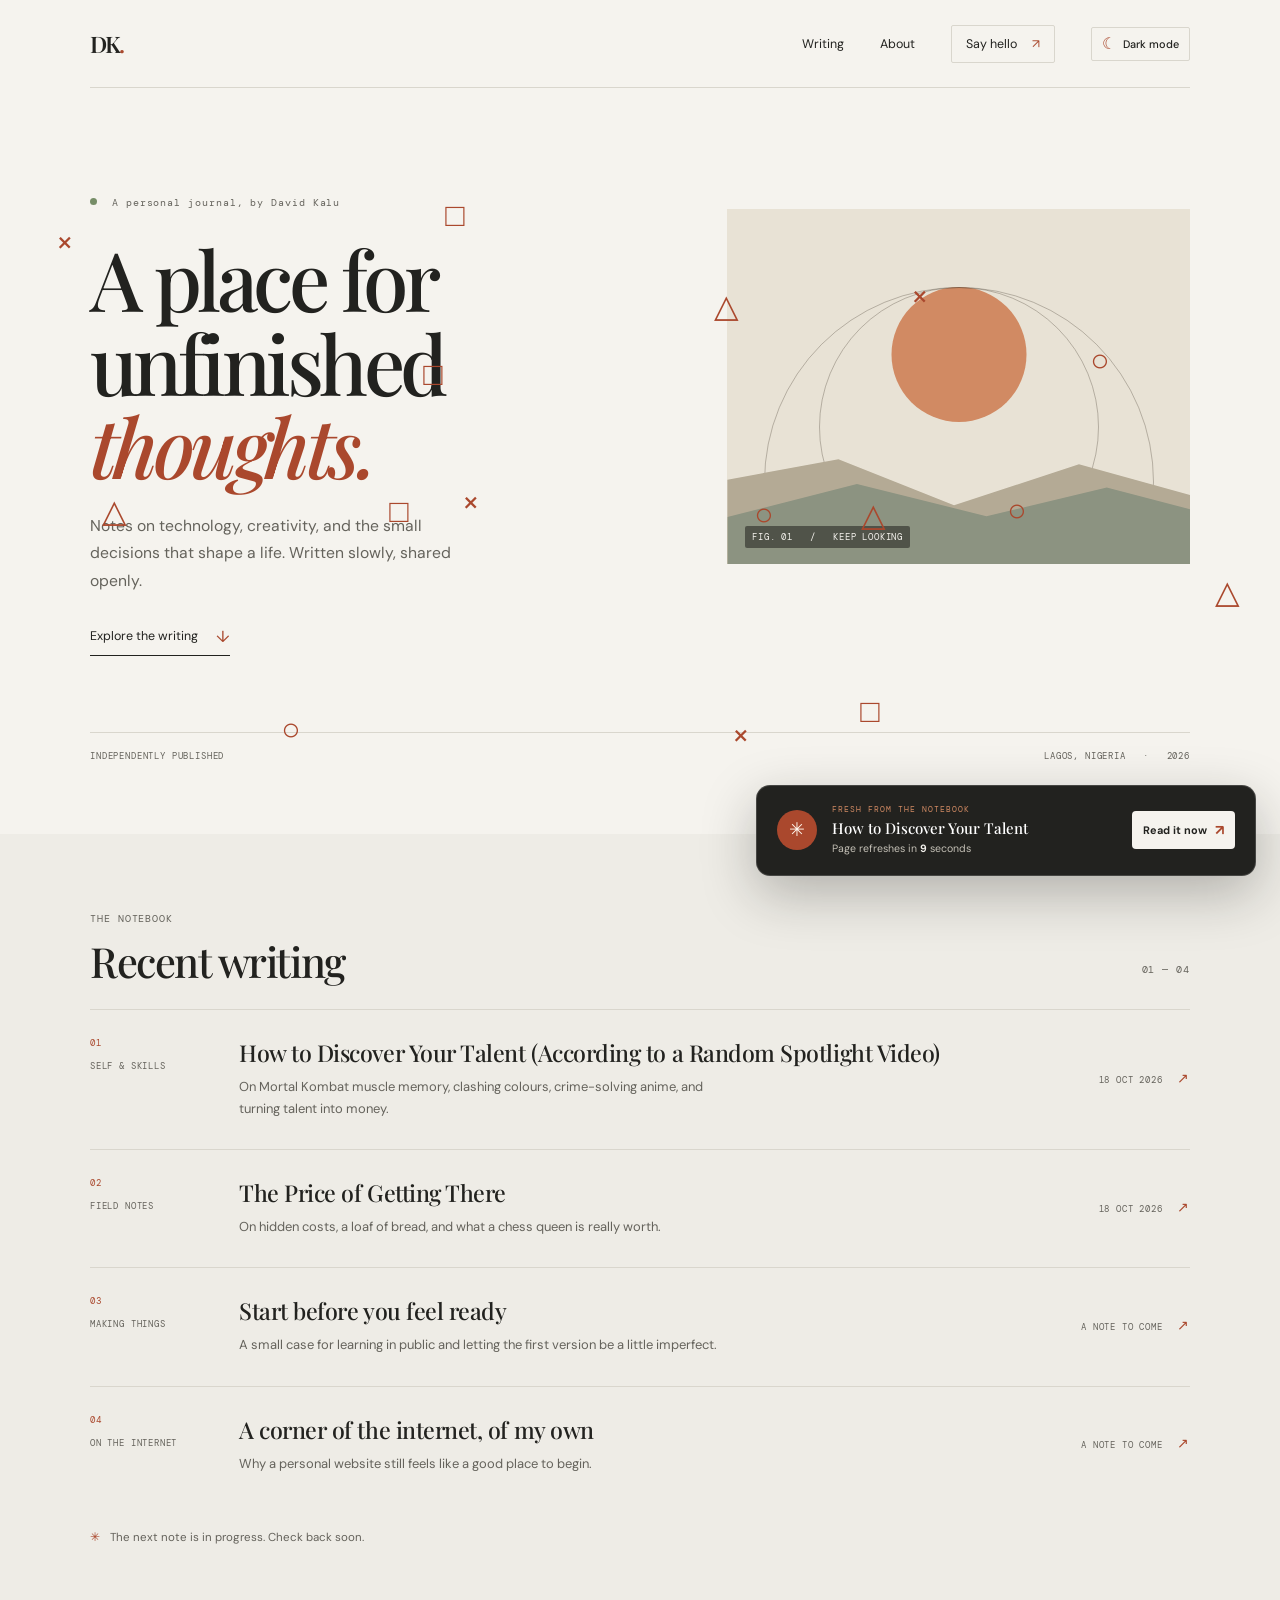
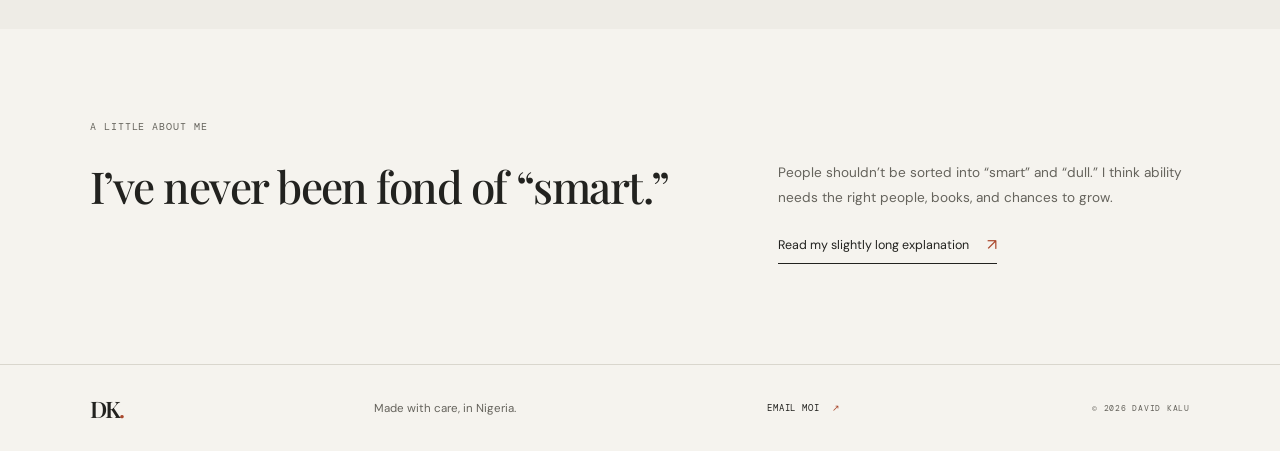
==== index.html @ 4dba876b "Restore original Frenzy symbol scale" ====
<!doctype html>
<html lang="en">
  <head>
    <meta charset="utf-8" />
    <meta name="viewport" content="width=device-width, initial-scale=1" />
    <meta name="theme-color" content="#f5f3ee" />
    <meta name="color-scheme" content="light dark" />
    <link rel="icon" type="image/png" href="/favicon.png" sizes="96x96" />
    <meta name="description" content="Notes on technology, creativity, and the things that make a life." />
    <title>David Kalu — Notes on a life in progress</title>
    <link rel="preconnect" href="https://fonts.googleapis.com" />
    <link rel="preconnect" href="https://fonts.gstatic.com" crossorigin />
    <link href="https://fonts.googleapis.com/css2?family=DM+Mono:wght@400;500&family=DM+Sans:wght@400;500;600;700&family=Playfair+Display:ital,wght@0,500;0,600;1,500;1,600&display=swap" rel="stylesheet" />
    <script>(()=>{let saved=null;try{saved=localStorage.getItem("davidkalu:theme")}catch{}const mode=saved==="dark"||saved==="light"?saved:(window.matchMedia&&window.matchMedia("(prefers-color-scheme: dark)").matches?"dark":"light");document.documentElement.dataset.theme=mode;const color=document.querySelector('meta[name="theme-color"]');if(color)color.content=mode==="dark"?"#0c0a10":"#f5f3ee"})()</script>
    <link rel="stylesheet" href="style.css?v=20261019-frenzy-original-scale" />
    <script src="script.js?v=20261018-frenzy-dodge2" defer></script>
  </head>
  <body>
    <a class="skip-link" href="#main">Skip to content</a>
    <header class="site-header wrap">
      <a class="wordmark" href="#top" aria-label="David Kalu home">DK<span>.</span></a>
      <nav aria-label="Main navigation">
        <a href="#writing">Writing</a>
        <a href="about.html">About</a>
        <a class="nav-contact" href="mailto:hello@davidkalu.com">Say hello <span aria-hidden="true">↗</span></a>
      <button class="theme-toggle" type="button" aria-label="Dark mode" aria-pressed="false" title="Switch to dark mode"><span class="theme-toggle-icon" aria-hidden="true">☾</span><span class="theme-toggle-label">Dark mode</span></button>
      </nav>
    </header>

    <main id="main">
      <section class="hero wrap" id="top" aria-labelledby="hero-title">
        <div class="hero-copy">
          <p class="eyebrow"><span class="status-dot"></span> A personal journal, by David Kalu</p>
          <h1 id="hero-title">A place for<br />unfinished <em>thoughts.</em></h1>
          <p class="intro">Notes on technology, creativity, and the small decisions that shape a life. Written slowly, shared openly.</p>
          <a class="text-link" href="#writing">Explore the writing <span aria-hidden="true">↓</span></a>
        </div>
        <div class="hero-art" aria-label="Abstract illustration of a sun setting over a quiet horizon" role="img">
          <div class="art-sun"></div><div class="art-orbit orbit-one"></div><div class="art-orbit orbit-two"></div>
          <div class="art-horizon"></div><span class="art-caption">FIG. 01 &nbsp; / &nbsp; KEEP LOOKING</span>
        </div>
        <div class="hero-foot"><span>INDEPENDENTLY PUBLISHED</span><span>LAGOS, NIGERIA &nbsp; · &nbsp; <span id="year">2026</span></span></div>
      </section>

      <section class="writing-section" id="writing" aria-labelledby="writing-title">
        <div class="wrap">
          <div class="section-heading"><div><p class="eyebrow">THE NOTEBOOK</p><h2 id="writing-title">Recent writing</h2></div><span class="section-count">01 — 04</span></div>
          <div class="post-list">
            <article class="post-card">
              <div class="post-meta"><span>01</span><span>SELF &amp; SKILLS</span></div>
              <div class="post-content"><h3><a href="/posts/how-to-discover-your-talent.html">How to Discover Your Talent (According to a Random Spotlight Video)</a></h3><p>On Mortal Kombat muscle memory, clashing colours, crime-solving anime, and turning talent into money.</p></div>
              <div class="post-date">18 OCT 2026 <span aria-hidden="true">↗</span></div>
            </article>
            <article class="post-card">
              <div class="post-meta"><span>02</span><span>FIELD NOTES</span></div>
              <div class="post-content"><h3><a href="/posts/the-price-of-getting-there.html">The Price of Getting There</a></h3><p>On hidden costs, a loaf of bread, and what a chess queen is really worth.</p></div>
              <div class="post-date">18 OCT 2026 <span aria-hidden="true">↗</span></div>
            </article>
            <article class="post-card">
              <div class="post-meta"><span>03</span><span>MAKING THINGS</span></div>
              <div class="post-content"><h3>Start before you feel ready</h3><p>A small case for learning in public and letting the first version be a little imperfect.</p></div>
              <div class="post-date">A NOTE TO COME <span aria-hidden="true">↗</span></div>
            </article>
            <article class="post-card">
              <div class="post-meta"><span>04</span><span>ON THE INTERNET</span></div>
              <div class="post-content"><h3>A corner of the internet, of my own</h3><p>Why a personal website still feels like a good place to begin.</p></div>
              <div class="post-date">A NOTE TO COME <span aria-hidden="true">↗</span></div>
            </article>
          </div>
          <p class="coming-soon"><span aria-hidden="true">✳</span> The next note is in progress. Check back soon.</p>
        </div>
      </section>

      <section class="about-section wrap" aria-labelledby="about-title">
        <p class="eyebrow">A LITTLE ABOUT ME</p>
        <div class="about-grid"><h2 id="about-title">I’ve never been fond of “smart.”</h2><div class="about-copy"><p>People shouldn’t be sorted into “smart” and “dull.” I think ability needs the right people, books, and chances to grow.</p><a class="text-link" href="about.html">Read my slightly long explanation <span aria-hidden="true">↗</span></a></div></div>
      </section>
    </main>

    <footer class="site-footer"><div class="wrap footer-inner"><a class="wordmark" href="#top">DK<span>.</span></a><span>Made with care, in Nigeria.</span><a href="mailto:hello@davidkalu.com">EMAIL MOI <span aria-hidden="true">↗</span></a><span class="copyright">© <span id="footer-year">2026</span> DAVID KALU</span></div></footer>
  </body>
</html>
---- style.css ----
:root{--paper:#f5f3ee;--ink:#22221f;--muted:#65635c;--line:#d9d6cd;--accent:#aa482d;--serif:"Playfair Display",Georgia,serif;--sans:"DM Sans",Arial,sans-serif;--mono:"DM Mono",monospace}*{box-sizing:border-box}html{scroll-behavior:smooth}body{margin:0;background:var(--paper);color:var(--ink);font-family:var(--sans);-webkit-font-smoothing:antialiased}.wrap{width:min(1100px,calc(100% - 64px));margin-inline:auto}.skip-link{position:absolute;left:-999px;top:1rem;background:var(--ink);color:white;padding:.7rem 1rem;z-index:5}.skip-link:focus{left:1rem}.site-header{height:88px;display:flex;align-items:center;justify-content:space-between;border-bottom:1px solid var(--line)}.wordmark{font:600 1.42rem var(--serif);letter-spacing:-.08em;text-decoration:none;color:var(--ink)}.wordmark span{color:var(--accent)}nav{display:flex;align-items:center;gap:36px}nav a,.nav-contact{font-size:.78rem;text-decoration:none;color:var(--ink)}nav a:hover,.text-link:hover{color:var(--accent)}nav .nav-contact{padding:10px 14px;border:1px solid var(--line);border-radius:2px}.nav-contact span{margin-left:12px;color:var(--accent)}.hero{padding-top:100px;display:grid;grid-template-columns:1.1fr .9fr;column-gap:72px;position:relative}.hero-copy{padding:8px 0 76px}.eyebrow,.hero-foot,.art-caption,.post-meta,.post-date,.section-count,.site-footer .copyright,.site-footer .footer-inner>a:last-of-type{font: .64rem var(--mono);letter-spacing:.09em}.eyebrow{color:var(--muted);margin:0 0 28px}.status-dot{display:inline-block;width:7px;height:7px;background:#768d67;border-radius:50%;margin:0 8px 1px 0}h1,h2,h3,p{margin-top:0}h1{font:500 clamp(3.3rem,6.4vw,5.9rem)/1.02 var(--serif);letter-spacing:-.055em;margin-bottom:24px}h1 em,h2 em{font-weight:500;color:var(--accent)}.intro{color:var(--muted);font-size:.98rem;line-height:1.75;max-width:390px;margin-bottom:30px}.text-link{display:inline-flex;gap:18px;align-items:center;color:var(--ink);font-size:.78rem;text-decoration:none;border-bottom:1px solid var(--ink);padding-bottom:8px;transition:color .2s}.text-link span{color:var(--accent);font-size:1rem}.hero-art{height:355px;margin-top:21px;position:relative;overflow:hidden;background:#e8e2d5}.art-sun{position:absolute;width:135px;height:135px;border-radius:50%;background:#d18a63;left:50%;top:22%;transform:translateX(-50%)}.art-orbit{position:absolute;left:50%;top:22%;border:1px solid rgba(72,64,52,.32);border-radius:50%;transform:translateX(-50%)}.orbit-one{width:280px;height:280px}.orbit-two{width:390px;height:390px}.art-horizon{position:absolute;height:36%;bottom:0;left:0;right:0;background:#b4aa95;clip-path:polygon(0 34%,24% 18%,49% 54%,76% 22%,100% 46%,100% 100%,0 100%)}.art-horizon:after{content:"";position:absolute;inset:32% 0 0;background:#8c9381;clip-path:polygon(0 46%,28% 8%,56% 45%,82% 12%,100% 37%,100% 100%,0 100%)}.art-caption{position:absolute;bottom:16px;left:18px;padding:5px 7px;background:rgba(34,34,31,.56);border-radius:2px;color:#f5f3ee;font-size:.55rem}.hero-foot{grid-column:1/-1;border-top:1px solid var(--line);padding:17px 0 72px;display:flex;justify-content:space-between;color:var(--muted);font-size:.58rem}.writing-section{background:var(--surface);padding:78px 0 84px}.section-heading{display:flex;justify-content:space-between;align-items:end;margin-bottom:25px}.section-heading .eyebrow{margin-bottom:12px}.section-heading h2,.about-grid h2{font:500 2.6rem/1.15 var(--serif);letter-spacing:-.035em;margin-bottom:0}.section-count{color:var(--muted);padding-bottom:8px}.post-card{display:grid;grid-template-columns:125px 1fr 145px;gap:24px;padding:27px 0 30px;border-top:1px solid var(--line)}.post-meta{display:flex;flex-direction:column;gap:11px;color:var(--muted);font-size:.57rem}.post-meta span:first-child{color:var(--accent)}.post-content h3{font:500 1.45rem var(--serif);letter-spacing:-.02em;margin-bottom:8px}.post-content h3 a{color:var(--ink);text-decoration:none}.post-content h3 a:hover{color:var(--accent)}.post-content p{font-size:.81rem;line-height:1.65;color:var(--muted);margin:0;max-width:500px}.post-date{color:var(--muted);font-size:.55rem;align-self:center;text-align:right}.post-date span{color:var(--accent);font-size:.85rem;margin-left:9px}.coming-soon{margin:26px 0 0;color:var(--muted);font-size:.72rem}.coming-soon span{color:var(--accent);margin-right:7px}.about-section{padding-top:91px;padding-bottom:100px}.about-section>.eyebrow{margin-bottom:28px}.about-grid{display:grid;grid-template-columns:1.2fr .8fr;gap:70px}.about-grid h2{font-size:2.75rem}.about-copy p{font-size:.85rem;line-height:1.8;color:var(--muted);margin-bottom:16px}.about-copy .text-link{margin-top:8px}.site-footer{border-top:1px solid var(--line)}.footer-inner{height:86px;display:flex;align-items:center;justify-content:space-between}.footer-inner>span{font-size:.72rem;color:var(--muted)}.site-footer .footer-inner>a:last-of-type{color:var(--ink);text-decoration:none;font-size:.57rem}.site-footer .footer-inner>a:last-of-type span{color:var(--accent);margin-left:7px}.site-footer .copyright{font-size:.53rem;color:var(--muted)}@media(max-width:760px){.wrap{width:min(100% - 40px,560px)}.site-header{height:72px}nav{gap:18px}nav a{font-size:.72rem}nav .nav-contact{padding:8px 10px}.hero{padding-top:62px;grid-template-columns:1fr;column-gap:0}.hero-copy{padding-bottom:38px}h1{font-size:clamp(3.4rem,13vw,5.3rem)}.hero-art{height:300px;margin:0 0 35px}.hero-foot{padding-bottom:52px;font-size:.5rem}.writing-section{padding:60px 0}.section-heading h2{font-size:2.2rem}.post-card{grid-template-columns:55px 1fr;gap:12px;padding:23px 0}.post-meta{font-size:.5rem}.post-date{grid-column:2;text-align:left;margin-top:2px}.about-section{padding-top:68px;padding-bottom:72px}.about-grid{grid-template-columns:1fr;gap:25px}.about-grid h2{font-size:2.35rem}.footer-inner{height:auto;min-height:100px;padding:22px 0;display:grid;grid-template-columns:1fr 1fr;gap:17px}.footer-inner .copyright{text-align:right}.footer-inner>span:nth-child(2){text-align:right}}@media(max-width:390px){nav{gap:11px}.nav-contact span{margin-left:5px}.hero-foot{letter-spacing:.035em}.hero-foot span:last-child{text-align:right}}

/* About page */
.about-hero{padding-top:82px;padding-bottom:88px;display:grid;grid-template-columns:minmax(0,1.15fr) minmax(270px,.75fr);gap:80px;align-items:center}.about-hero-copy h1{font-size:clamp(3rem,5.4vw,5rem);max-width:650px;margin-bottom:25px}.about-hero-copy>p:not(.eyebrow){max-width:625px;color:var(--muted);font-size:.91rem;line-height:1.85;margin-bottom:16px}.about-hero-copy .about-lede{font:500 1.18rem/1.65 var(--serif);color:var(--ink)!important}.about-hero-copy .text-link{margin-top:9px}.about-note{background:var(--surface);padding:34px 30px;min-height:330px;display:flex;flex-direction:column;justify-content:center}.about-note .eyebrow{margin-bottom:24px}.about-note h2{font:500 2.25rem/1.15 var(--serif);letter-spacing:-.035em;margin:0 0 22px}.about-note h2 em{color:var(--accent)}.about-note ul{padding:0;margin:0;list-style:none}.about-note li{border-top:1px solid var(--line);padding:12px 0;font-size:.78rem;color:var(--muted);line-height:1.5}.about-note-foot,.about-card-number{font:.58rem var(--mono);letter-spacing:.08em;color:var(--muted)}.about-note-foot{margin-top:18px}.about-highlights{background:var(--surface);padding:74px 0 78px}.about-highlights .section-heading h2{font:500 2.6rem/1.15 var(--serif);letter-spacing:-.035em;margin-bottom:0}.about-cards{display:grid;grid-template-columns:repeat(3,1fr);gap:22px}.about-card{padding:23px 22px 25px;border-top:1px solid var(--line);background:var(--card);min-height:275px}.about-card-number{display:block;margin-bottom:24px;color:var(--accent)}.about-card h3{font:500 1.35rem/1.25 var(--serif);letter-spacing:-.02em;margin-bottom:12px}.about-card p{font-size:.78rem;line-height:1.75;color:var(--muted);margin:0}.about-details{padding-top:82px;padding-bottom:95px;display:grid;grid-template-columns:minmax(0,1.2fr) minmax(230px,.6fr);gap:90px}.about-detail-main h2{font:500 2.55rem/1.15 var(--serif);letter-spacing:-.035em;margin:0 0 22px}.about-detail-main>p:not(.eyebrow),.about-side-note>p:not(.eyebrow){font-size:.86rem;line-height:1.85;color:var(--muted)}.about-side-note{border-left:1px solid var(--line);padding:8px 0 8px 28px;align-self:center}.about-side-note .eyebrow{margin-bottom:16px}.about-side-note .text-link{margin-top:4px}
@media(max-width:760px){.about-hero{padding-top:62px;padding-bottom:62px;grid-template-columns:1fr;gap:32px}.about-hero-copy h1{font-size:clamp(3rem,12vw,4.4rem)}.about-note{min-height:0;padding:28px 24px}.about-highlights{padding:58px 0 62px}.about-highlights .section-heading h2{font-size:2.2rem}.about-cards{grid-template-columns:1fr;gap:14px}.about-card{min-height:0;padding:22px 18px}.about-card-number{margin-bottom:16px}.about-details{padding-top:62px;padding-bottom:70px;grid-template-columns:1fr;gap:28px}.about-detail-main h2{font-size:2.25rem}.about-side-note{border-left:0;border-top:1px solid var(--line);padding:24px 0 0}}

/* About page voice and profile links */
.about-point>p:not(.eyebrow){font-size:.84rem;line-height:1.8;color:var(--muted)}.about-links{display:flex;flex-direction:column;align-items:flex-start;gap:14px}.about-links>.eyebrow{margin:0}.cv-note{border-top:1px solid var(--line);padding-top:18px;width:100%;margin-top:8px}.cv-note .eyebrow{display:block;margin-bottom:8px}.cv-note p{font-size:.78rem;line-height:1.7;color:var(--muted);margin:0}
@media(max-width:760px){.about-links{gap:16px}.cv-note{margin-top:4px}}

/* Published writing */
.article-heading{max-width:820px;padding-top:76px;padding-bottom:44px}.article-heading .eyebrow{margin-bottom:22px}.article-heading h1{font-size:clamp(3.2rem,6vw,5.2rem);max-width:800px;margin-bottom:20px}.article-deck{max-width:650px;color:var(--muted);font:500 1.2rem/1.6 var(--serif);margin-bottom:22px}.article-byline{font:.6rem var(--mono);letter-spacing:.09em;color:var(--muted);margin:0}.article-byline span{color:var(--accent);padding:0 8px}.article-body{max-width:760px;padding-bottom:100px;font-size:1rem;line-height:1.9;color:var(--body-copy)}.article-body p{margin-bottom:22px}.article-body .article-opening{font:500 1.22rem/1.65 var(--serif);color:var(--ink)}.article-body h2{font:500 2rem/1.2 var(--serif);letter-spacing:-.025em;margin:45px 0 16px;color:var(--ink)}.article-back{margin-top:26px}.new-writeup-notice{position:fixed;right:24px;bottom:24px;z-index:20;width:min(500px,calc(100vw - 32px));display:grid;grid-template-columns:42px minmax(0,1fr) auto;gap:13px;align-items:center;overflow:hidden;padding:18px 20px 20px;border:1px solid rgba(255,255,255,.16);border-radius:14px;background:#22221f;color:#f5f3ee;box-shadow:0 18px 54px rgba(25,24,21,.28);animation:notice-rise .45s cubic-bezier(.2,.8,.2,1) both}.notice-mark{width:40px;height:40px;display:grid;place-items:center;border-radius:50%;background:var(--accent);color:#fff7ed;font-size:1.2rem}.notice-copy{min-width:0;display:flex;flex-direction:column;gap:4px}.notice-kicker{font:.53rem var(--mono);letter-spacing:.12em;color:#d18a63}.notice-title{font:500 .94rem/1.25 var(--serif);color:#fff}.notice-refresh{font-size:.66rem;color:#c4c0b6}.notice-refresh b{color:#f5f3ee;font-variant-numeric:tabular-nums}.notice-link{display:flex;gap:8px;align-items:center;white-space:nowrap;padding:10px 11px;border-radius:4px;background:#f5f3ee;color:#22221f;text-decoration:none;font-size:.68rem;font-weight:700}.notice-link span{color:var(--accent);font-size:.9rem}.notice-link:hover{background:#fff}.notice-progress{position:absolute;left:0;right:0;bottom:0;height:3px;background:var(--accent);transform-origin:left;animation:notice-countdown 10s linear forwards}@keyframes notice-rise{from{opacity:0;transform:translateY(18px)}to{opacity:1;transform:translateY(0)}}@keyframes notice-countdown{from{transform:scaleX(1)}to{transform:scaleX(0)}}
@media(max-width:760px){.article-heading{padding-top:56px;padding-bottom:32px}.article-heading h1{font-size:clamp(2.8rem,12vw,4.2rem)}.article-deck{font-size:1.06rem}.article-body{font-size:.94rem;padding-bottom:76px}.article-body h2{font-size:1.8rem;margin-top:36px}.new-writeup-notice{right:12px;bottom:12px;width:calc(100vw - 24px);grid-template-columns:36px minmax(0,1fr);gap:10px;padding:15px 15px 18px}.notice-mark{width:34px;height:34px;font-size:1rem}.notice-link{grid-column:2;justify-self:start;padding:8px 10px}.notice-refresh{font-size:.62rem}}
/* Editorial styles tuned to the site's quiet, compact rhythm */
.article-heading{max-width:760px;padding-top:68px;padding-bottom:35px}.article-heading .eyebrow{margin-bottom:20px}.article-heading h1{font-size:clamp(2.8rem,5vw,4.45rem);line-height:1.05;max-width:700px;margin-bottom:18px}.article-deck{max-width:560px;color:var(--muted);font:500 1rem/1.7 var(--sans);margin-bottom:18px}.article-byline{font:.58rem var(--mono);letter-spacing:.09em;color:var(--muted);margin:0}.article-byline span{color:var(--accent);padding:0 8px}.article-body{max-width:700px;padding-bottom:92px;font-size:.9rem;line-height:1.8;color:var(--body-copy)}.article-body p{margin-bottom:19px}.article-body .article-opening{font:500 1rem/1.75 var(--sans);color:var(--ink)}.article-body h2{font:500 1.65rem/1.2 var(--serif);letter-spacing:-.025em;margin:38px 0 14px;color:var(--ink)}.article-back{margin-top:24px}
@media(max-width:760px){.article-heading{padding-top:52px;padding-bottom:28px}.article-heading h1{font-size:clamp(2.5rem,11vw,3.8rem)}.article-deck{font-size:.91rem}.article-body{font-size:.86rem;padding-bottom:70px}.article-body h2{font-size:1.45rem;margin-top:30px}}

/* Small motions and the hidden DualShock Frenzy */
.reveal-on-scroll{opacity:0;transform:translateY(16px);transition:opacity .65s ease,transform .65s ease;transition-delay:var(--reveal-delay,0ms)}.reveal-on-scroll.is-visible{opacity:1;transform:translateY(0)}.hero-art .art-sun{animation:sun-breathe 6s ease-in-out infinite alternate}.hero-art .art-orbit{animation:orbit-drift 13s ease-in-out infinite alternate}.hero-art .orbit-two{animation-delay:-4s}@keyframes sun-breathe{from{transform:translateX(-50%) scale(.96)}to{transform:translateX(-50%) scale(1.04)}}@keyframes orbit-drift{from{transform:translateX(-50%) rotate(-4deg)}to{transform:translateX(-50%) rotate(4deg)}}
.frenzy-symbol{position:fixed;z-index:12;width:46px;height:46px;padding:0;border:0;background:transparent;display:grid;place-items:center;font:400 2rem/1 var(--sans);cursor:pointer;animation:frenzy-float 5s ease-in-out infinite;animation-delay:0s;transition:color .2s,opacity .25s,transform .25s;touch-action:manipulation}.frenzy-symbol:hover{transform:scale(1.15)}.frenzy-triangle{color:#b65337}.frenzy-circle{color:#718a9a}.frenzy-cross{color:#8a7d9d}.frenzy-square{color:#768d67}.frenzy-symbol.is-caught{opacity:0;pointer-events:none;transform:scale(1.5)}@keyframes frenzy-float{0%,100%{translate:0 0}50%{translate:0 -12px}}.frenzy-ripple{position:fixed;z-index:13;width:18px;height:18px;border:1px solid var(--accent);border-radius:50%;pointer-events:none;transform:translate(-50%,-50%);animation:frenzy-ripple .7s ease-out forwards}@keyframes frenzy-ripple{to{width:110px;height:110px;opacity:0;border-width:2px}}
.frenzy-welcome{position:fixed;z-index:30;width:min(330px,calc(100vw - 28px));display:grid;grid-template-columns:30px 1fr 22px;gap:10px;align-items:start;padding:16px;background:#22221f;color:var(--paper);border:1px solid rgba(255,255,255,.15);box-shadow:0 16px 45px rgba(34,34,31,.22);opacity:0;visibility:hidden;transform:translateY(8px) scale(.98);transition:opacity .25s,transform .25s,visibility .25s}.frenzy-welcome.is-visible{opacity:1;visibility:visible;transform:translateY(0) scale(1)}.frenzy-popup-mark{width:28px;height:28px;display:grid;place-items:center;background:var(--accent);border-radius:50%;color:#fff;font-size:.85rem}.frenzy-label{display:block;color:#d18a63;font: .5rem var(--mono);letter-spacing:.1em;margin-bottom:7px}.frenzy-welcome p{font-size:.72rem;line-height:1.55;margin:0}.frenzy-welcome strong{font-weight:700}.frenzy-dismiss,.frenzy-close{padding:0;border:0;background:transparent;color:inherit;font-size:1.2rem;line-height:1;cursor:pointer}.frenzy-secret{width:min(570px,calc(100vw - 32px));max-height:min(80vh,720px);overflow:auto;padding:36px 40px 30px;background:var(--paper);color:var(--ink);border:1px solid var(--line);box-shadow:0 20px 80px rgba(0,0,0,.25)}.frenzy-secret::backdrop{background:rgba(34,34,31,.52);-webkit-backdrop-filter:blur(3px);backdrop-filter:blur(3px)}.frenzy-secret form{position:absolute;top:18px;right:20px}.frenzy-secret .frenzy-close{color:var(--muted);font-size:1.5rem}.frenzy-secret h2{font:500 2.2rem/1.15 var(--serif);letter-spacing:-.035em;margin:0 0 22px}.frenzy-secret>p:not(.eyebrow):not(.frenzy-signoff){font-size:.86rem;line-height:1.8;color:var(--muted);margin-bottom:16px}.frenzy-signoff{padding-top:14px;border-top:1px solid var(--line);font:.55rem var(--mono);letter-spacing:.1em;color:var(--muted)}.frenzy-signoff span{color:var(--accent);margin-left:6px}
@media(max-width:760px){.frenzy-symbol{width:40px;height:40px;font-size:1.75rem}.frenzy-welcome{left:12px!important;top:auto!important;bottom:82px}.frenzy-secret{padding:32px 24px 24px}.frenzy-secret h2{font-size:1.8rem}}
@media(prefers-reduced-motion:reduce){.reveal-on-scroll{opacity:1;transform:none;transition:none}.hero-art .art-sun,.hero-art .art-orbit,.frenzy-symbol{animation:none!important}.frenzy-ripple{animation-duration:.01ms}}
/* DualShock Frenzy: orange-only glyphs, clear spacing and fresh pair fusions */
.frenzy-symbol{z-index:24;width:46px;height:46px;border:0;padding:0;background:transparent;color:var(--accent);display:grid;place-items:center;font:400 2rem/1 var(--sans);cursor:pointer;touch-action:manipulation;animation:none;transition:opacity .2s,transform .18s;will-change:left,top,transform}.frenzy-symbol:hover{transform:scale(1.12)}.frenzy-symbol.is-caught{opacity:0;pointer-events:none;transform:scale(1.6)}.frenzy-symbol.fusion-flash{animation:frenzy-fusion .36s cubic-bezier(.2,.8,.2,1)}@keyframes frenzy-fusion{0%{transform:scale(.72) rotate(-14deg)}65%{transform:scale(1.28) rotate(8deg)}100%{transform:scale(1) rotate(0)}}
@media(max-width:760px){.frenzy-symbol{width:40px;height:40px;font-size:1.75rem}}

@media(max-width:760px){.frenzy-symbol{width:44px;height:44px;font-size:1.9rem}.frenzy-welcome{width:min(390px,calc(100vw - 24px));left:12px!important;right:12px;bottom:74px;padding:14px 16px;grid-template-columns:28px minmax(0,1fr) 22px}.frenzy-welcome p{font-size:.78rem;line-height:1.55}.frenzy-secret{width:calc(100vw - 24px);max-height:82dvh;padding:34px 22px 24px}}

.age-section{padding:36px 0 42px;border-top:1px solid var(--line);border-bottom:1px solid var(--line);max-width:1080px}.age-section h2{font:500 2rem/1.2 var(--serif);letter-spacing:-.03em;margin:0 0 12px}.age-section>p:not(.eyebrow){max-width:850px;color:var(--muted);font-size:.86rem;line-height:1.8;margin:0 0 11px}.age-section .age-line{color:var(--ink)!important;font:500 1rem/1.8 var(--sans)!important;font-variant-numeric:tabular-nums;overflow-wrap:anywhere}.age-section #age-counter{color:var(--accent)}@media(max-width:760px){.age-section{padding:30px 0 34px}.age-section h2{font-size:1.8rem}.age-section .age-line{font-size:.9rem!important}}

.frenzy-symbol:focus-visible{outline:2px solid var(--ink);outline-offset:3px;border-radius:50%}
@media(prefers-reduced-motion:reduce){html{scroll-behavior:auto}}

/* Color themes */
:root{--surface:#eeece6;--card:rgba(245,243,238,.55);--body-copy:#4b4942;--hero-art-bg:#e8e2d5;--hero-art-sun:#d18a63;--hero-art-orbit:rgba(72,64,52,.32);--hero-art-ridge:#b4aa95;--hero-art-ridge-back:#8c9381}
:root[data-theme="dark"]{color-scheme:dark;--paper:#0c0a10;--ink:#f5efff;--muted:#b9abc9;--line:#3c2d4b;--accent:#c77dff;--surface:#17121e;--card:rgba(207,166,255,.08);--body-copy:#ded5e8;--hero-art-bg:#171020;--hero-art-sun:#b35cff;--hero-art-orbit:rgba(220,185,255,.32);--hero-art-ridge:#332143;--hero-art-ridge-back:#21162e}
.hero-art{background:var(--hero-art-bg);transition:background-color .35s ease}
.hero-art .art-sun{background:var(--hero-art-sun);transition:background-color .35s ease,box-shadow .35s ease}
.hero-art .art-orbit{border-color:var(--hero-art-orbit);transition:border-color .35s ease}
.hero-art .art-horizon{background:var(--hero-art-ridge);transition:background-color .35s ease}
.hero-art .art-horizon:after{background:var(--hero-art-ridge-back);transition:background-color .35s ease}
:root[data-theme="dark"] .hero-art .art-sun{box-shadow:0 0 48px rgba(195,113,255,.42)}
.theme-toggle{display:inline-flex;align-items:center;justify-content:center;gap:7px;padding:8px 10px;border:1px solid var(--line);border-radius:2px;background:transparent;color:var(--ink);font:500 .68rem var(--sans);white-space:nowrap;cursor:pointer;transition:border-color .2s,color .2s,background-color .2s}
.theme-toggle:hover{border-color:var(--accent);color:var(--accent)}
.theme-toggle:focus-visible{outline:2px solid var(--accent);outline-offset:3px}
.theme-toggle-icon{font-size:1rem;line-height:1;color:var(--accent)}
:root[data-theme="dark"] .frenzy-welcome{color:#f5f3ee}
@media(max-width:760px){.site-header{gap:10px}nav{gap:14px}.theme-toggle{padding:7px 8px}}
@media(max-width:460px){.site-header{height:auto;min-height:72px;flex-wrap:wrap;row-gap:10px;padding-block:12px}nav{width:100%;justify-content:space-between;gap:8px}.theme-toggle{padding:7px 8px}.hero{grid-template-columns:minmax(0,1fr);min-width:0}.hero-copy{min-width:0}.intro{max-width:100%}h1{font-size:clamp(2.8rem,11vw,4rem)}}
@media(prefers-reduced-motion:reduce){.theme-toggle{transition:none}}

@media(max-width:760px){.frenzy-symbol{opacity:.48}.frenzy-symbol:active{opacity:1;transform:scale(1.12)}}

/* Reader continuation submission */
.article-figure{margin:32px 0 36px}.article-figure img{display:block;width:min(100%,420px);height:auto;border-radius:3px}.article-figure figcaption{margin-top:9px;font:.58rem var(--mono);color:var(--muted)}.article-figure a,.reader-fallback a{color:var(--accent);text-underline-offset:3px}.reader-callout{margin:48px 0 30px;padding:28px;background:var(--surface);border:1px solid var(--line)}.reader-callout .eyebrow{margin-bottom:12px}.reader-callout h2{margin:0 0 12px!important;font:500 1.8rem/1.2 var(--serif)!important}.reader-callout>p:not(.eyebrow){font-size:.84rem;line-height:1.75;color:var(--muted)}.continuation-form{display:grid;gap:16px}.reader-field{display:grid;gap:7px}.reader-field label{font-size:.75rem;font-weight:600;color:var(--ink)}.reader-field label span{font-weight:400;color:var(--muted)}.reader-field input,.reader-field textarea{width:100%;padding:11px 12px;border:1px solid var(--line);border-radius:2px;background:var(--paper);color:var(--ink);font:400 .82rem/1.6 var(--sans)}.reader-field textarea{resize:vertical;min-height:130px}.reader-field input:focus,.reader-field textarea:focus{outline:2px solid var(--accent);outline-offset:2px}.reader-consent{display:grid;grid-template-columns:18px 1fr;gap:10px;align-items:start;color:var(--muted);font-size:.72rem;line-height:1.6}.reader-consent input{accent-color:var(--accent);margin:3px 0 0;width:16px;height:16px}.reader-submit{justify-self:start;display:inline-flex;gap:12px;align-items:center;padding:11px 15px;border:0;border-radius:2px;background:var(--ink);color:var(--paper);font:600 .75rem var(--sans);cursor:pointer}.reader-submit:hover{background:var(--accent)}.reader-submit:focus-visible{outline:2px solid var(--accent);outline-offset:3px}.reader-status,.reader-fallback{margin:13px 0 0!important;font-size:.7rem!important;line-height:1.6;color:var(--muted)}
@media(max-width:760px){.reader-callout{margin:38px 0 26px;padding:22px 18px}.reader-callout h2{font-size:1.55rem!important}}

/* Tiny trophy charm and its personal note */
.trophy-hanger{position:relative;display:inline-block;white-space:nowrap}.trophy-charm{position:absolute;left:50%;top:calc(100% - .08em);z-index:2;display:grid;place-items:center;width:1.1rem;height:1.1rem;padding:0;border:0;border-radius:50%;background:transparent;font: .7rem/1 var(--sans);cursor:pointer;transform-origin:50% 0;animation:trophy-swing 2.8s ease-in-out infinite}.trophy-charm:hover{animation-play-state:paused;transform:scale(1.22)}.trophy-charm:focus-visible{outline:2px solid var(--accent);outline-offset:2px}.trophy-note{position:fixed;width:min(390px,calc(100vw - 32px));max-width:none;padding:32px 30px 28px;background:var(--paper);color:var(--ink);border:1px solid var(--line);box-shadow:0 20px 70px rgba(25,24,21,.24)}.trophy-note::backdrop{background:rgba(34,34,31,.48);backdrop-filter:blur(3px)}.trophy-note form{position:absolute;top:12px;right:14px}.trophy-note-close{border:0;background:transparent;color:var(--muted);font:1.5rem/1 var(--sans);cursor:pointer}.trophy-note .eyebrow{margin-bottom:14px}.trophy-note h2{font:500 1.8rem/1.2 var(--serif);margin:0 0 13px}.trophy-note>p:not(.eyebrow){font-size:.83rem;line-height:1.75;color:var(--muted);margin:0 0 20px}.trophy-note-mail{display:inline-flex;gap:12px;align-items:center;padding:10px 13px;background:var(--ink);color:var(--paper);text-decoration:none;font-size:.72rem}.trophy-note-mail span{color:var(--accent)}@keyframes trophy-swing{0%,100%{rotate:-9deg}50%{rotate:9deg}}@media(max-width:760px){.trophy-note{padding:30px 22px 24px}.trophy-note h2{font-size:1.6rem}}@media(prefers-reduced-motion:reduce){.trophy-charm{animation:none}}

:root[data-theme="dark"] .frenzy-label{color:var(--accent)}

/* Restore the original symbol scale while keeping it steady during play. */
.frenzy-symbol{width:46px;height:46px;font-size:2rem}.frenzy-symbol:hover,.frenzy-symbol.is-caught{transform:none}@keyframes frenzy-fusion{0%{transform:rotate(-14deg)}65%{transform:rotate(8deg)}100%{transform:rotate(0)}}
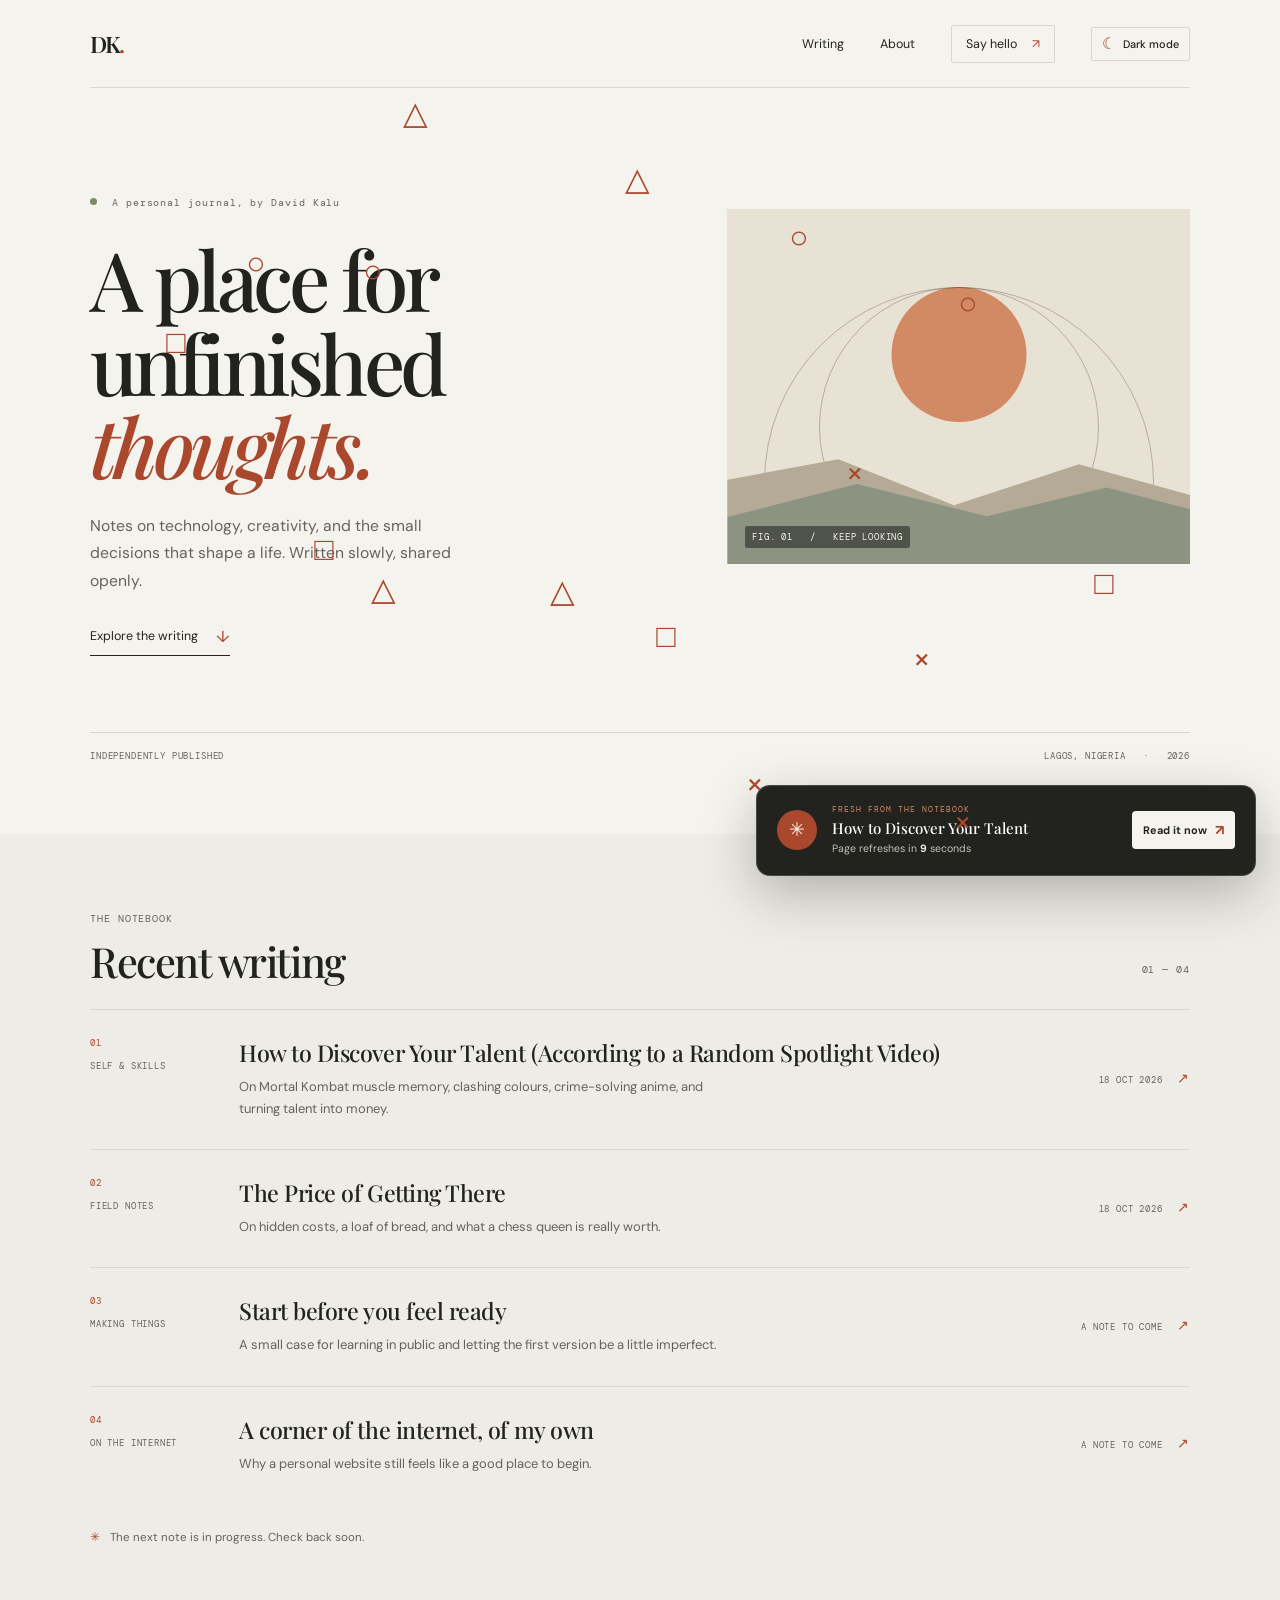
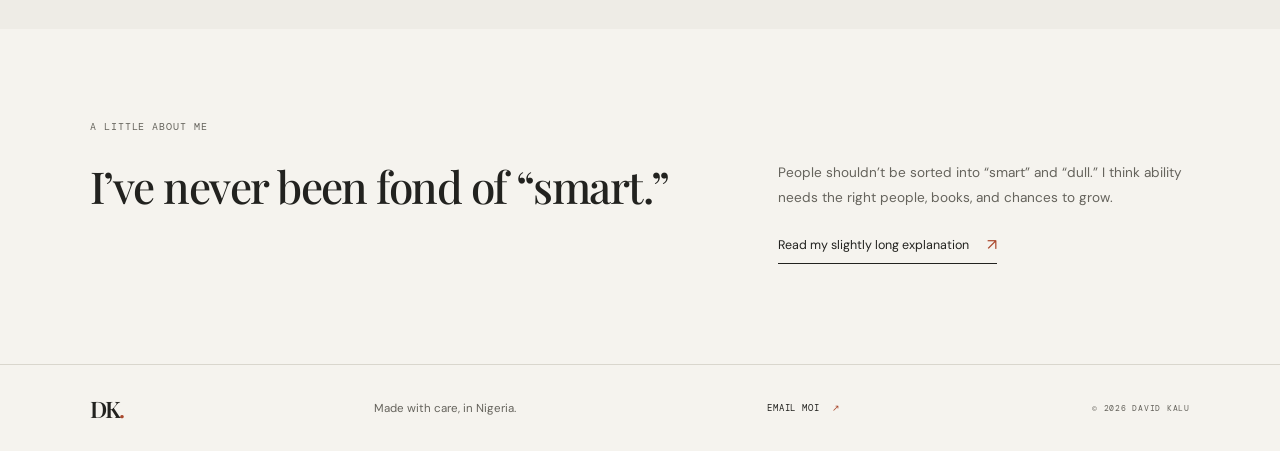
==== commit bb224262: "Restore Frenzy dodge speed and prevent overlap" ====
--- a/index.html
+++ b/index.html
@@ -13,7 +13,7 @@
     <link href="https://fonts.googleapis.com/css2?family=DM+Mono:wght@400;500&family=DM+Sans:wght@400;500;600;700&family=Playfair+Display:ital,wght@0,500;0,600;1,500;1,600&display=swap" rel="stylesheet" />
     <script>(()=>{let saved=null;try{saved=localStorage.getItem("davidkalu:theme")}catch{}const mode=saved==="dark"||saved==="light"?saved:(window.matchMedia&&window.matchMedia("(prefers-color-scheme: dark)").matches?"dark":"light");document.documentElement.dataset.theme=mode;const color=document.querySelector('meta[name="theme-color"]');if(color)color.content=mode==="dark"?"#0c0a10":"#f5f3ee"})()</script>
     <link rel="stylesheet" href="style.css?v=20261019-frenzy-original-scale" />
-    <script src="script.js?v=20261018-frenzy-dodge2" defer></script>
+    <script src="script.js?v=20261019-frenzy-no-overlap" defer></script>
   </head>
   <body>
     <a class="skip-link" href="#main">Skip to content</a>
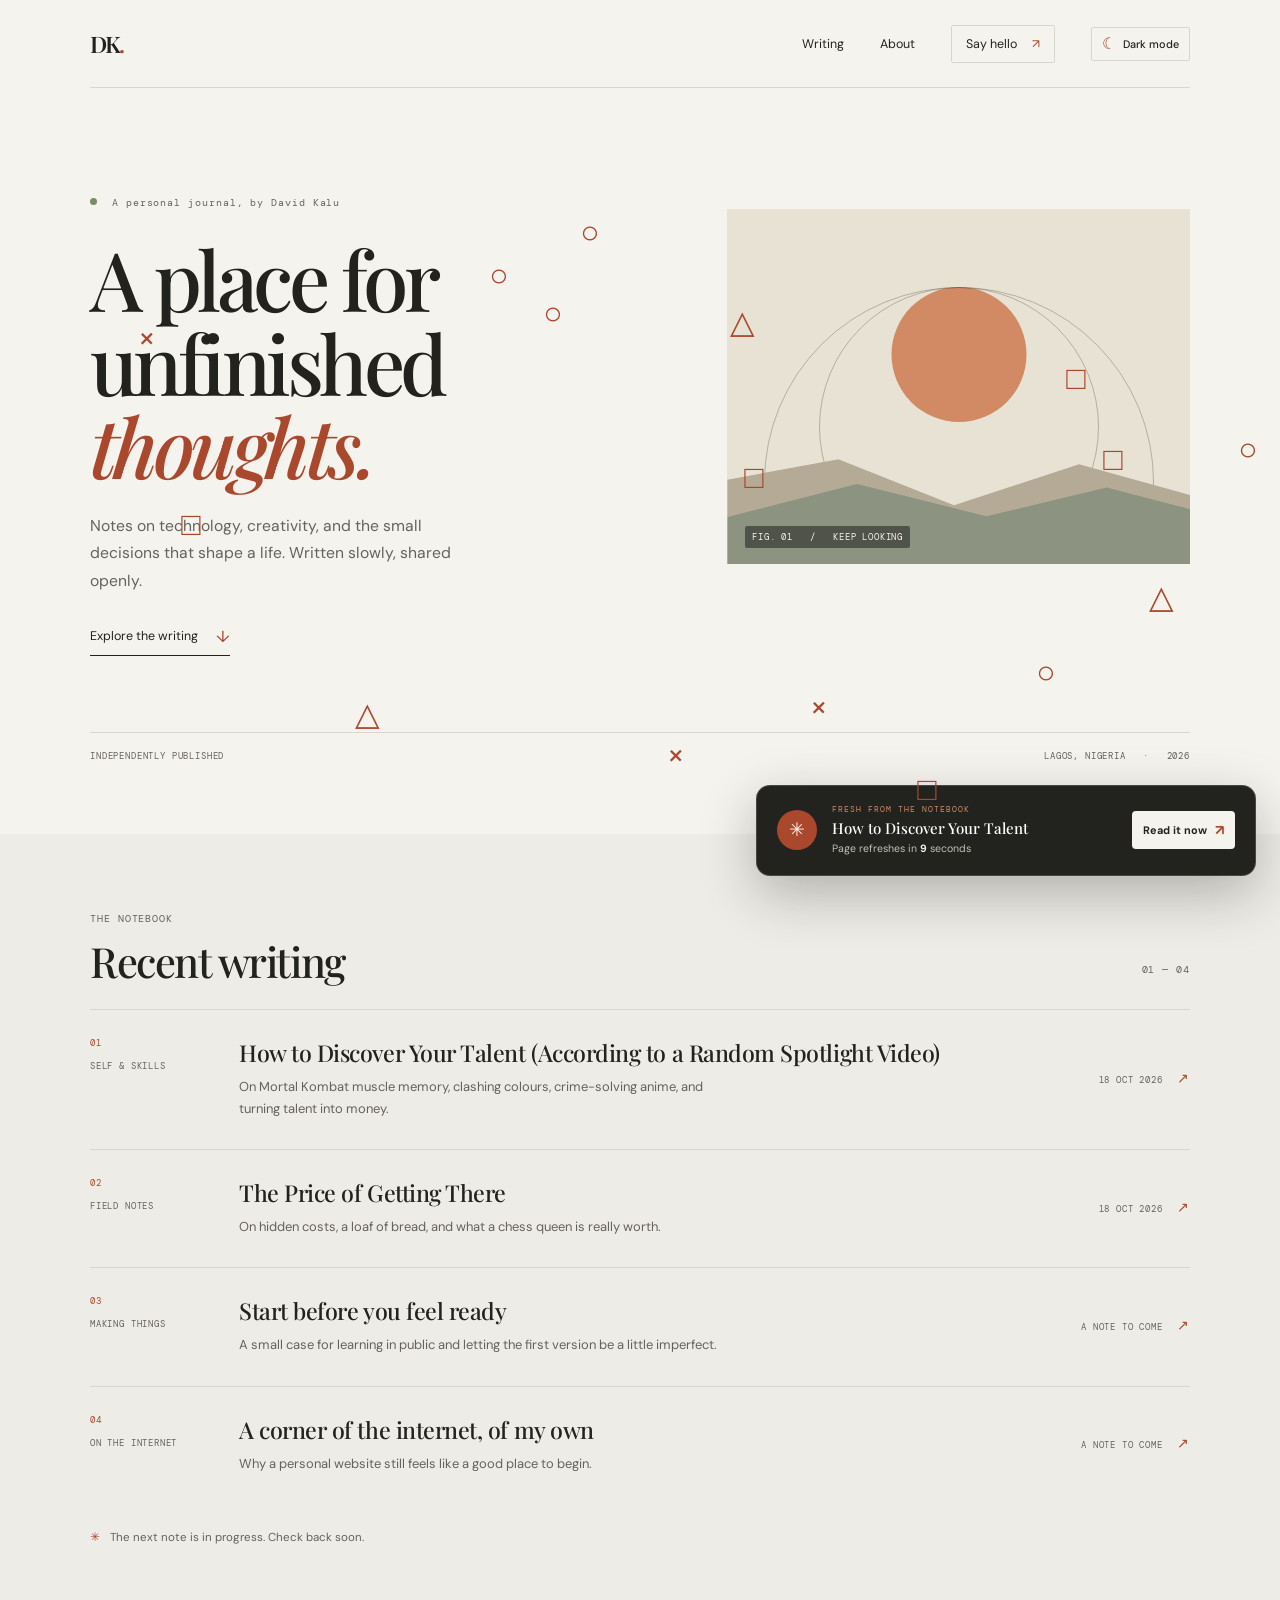
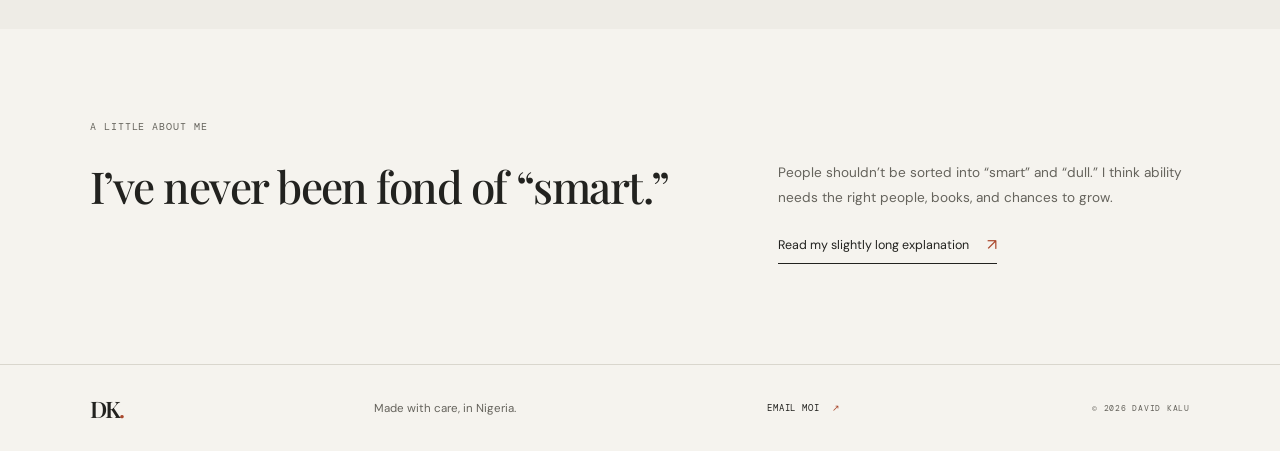
==== commit d2f88bc5: "Keep site header visible while scrolling" ====
--- a/index.html
+++ b/index.html
@@ -12,7 +12,7 @@
     <link rel="preconnect" href="https://fonts.gstatic.com" crossorigin />
     <link href="https://fonts.googleapis.com/css2?family=DM+Mono:wght@400;500&family=DM+Sans:wght@400;500;600;700&family=Playfair+Display:ital,wght@0,500;0,600;1,500;1,600&display=swap" rel="stylesheet" />
     <script>(()=>{let saved=null;try{saved=localStorage.getItem("davidkalu:theme")}catch{}const mode=saved==="dark"||saved==="light"?saved:(window.matchMedia&&window.matchMedia("(prefers-color-scheme: dark)").matches?"dark":"light");document.documentElement.dataset.theme=mode;const color=document.querySelector('meta[name="theme-color"]');if(color)color.content=mode==="dark"?"#0c0a10":"#f5f3ee"})()</script>
-    <link rel="stylesheet" href="style.css?v=20261019-frenzy-original-scale" />
+    <link rel="stylesheet" href="style.css?v=20261019-sticky-header" />
     <script src="script.js?v=20261019-frenzy-no-overlap" defer></script>
   </head>
   <body>
--- a/style.css
+++ b/style.css
@@ -63,3 +63,8 @@
 
 /* Restore the original symbol scale while keeping it steady during play. */
 .frenzy-symbol{width:46px;height:46px;font-size:2rem}.frenzy-symbol:hover,.frenzy-symbol.is-caught{transform:none}@keyframes frenzy-fusion{0%{transform:rotate(-14deg)}65%{transform:rotate(8deg)}100%{transform:rotate(0)}}
+
+/* Keep the site navigation available while reading. */
+html{scroll-padding-top:96px}
+.site-header{position:sticky;top:0;z-index:50;background:var(--paper)}
+@media(max-width:460px){html{scroll-padding-top:124px}}
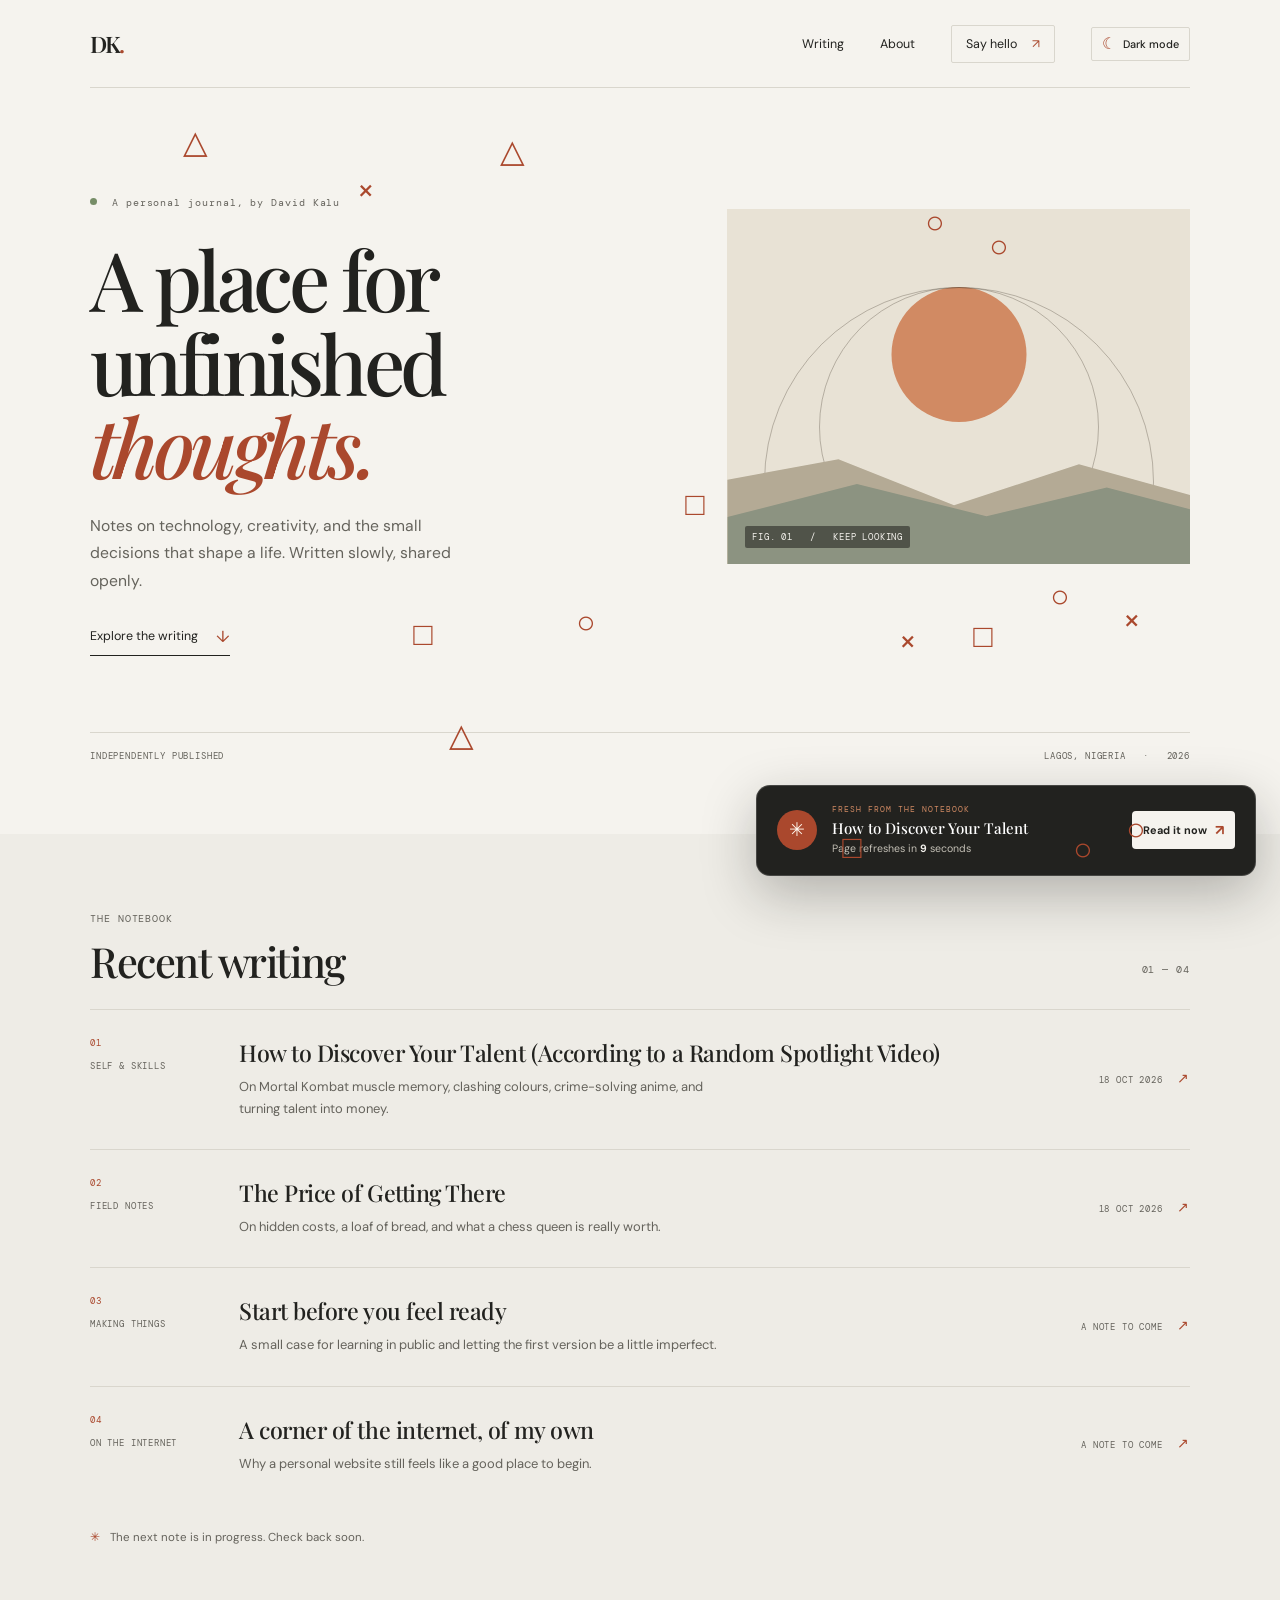
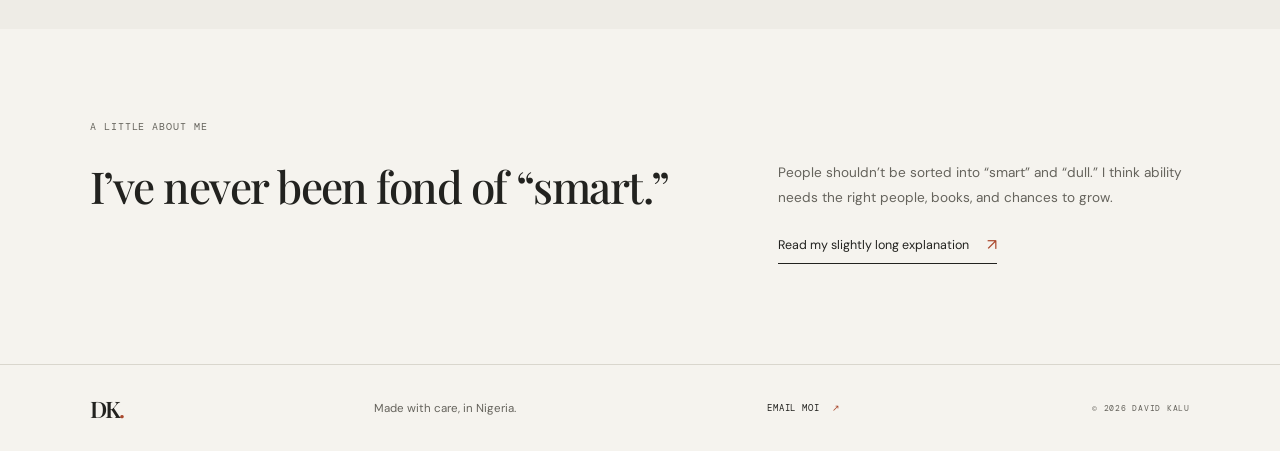
==== commit 7c8fae60: "Revert "Keep site header visible while scrolling" This reverts commit d2f88bc5142f89281b0fdea703e626" ====
--- a/index.html
+++ b/index.html
@@ -12,7 +12,7 @@
     <link rel="preconnect" href="https://fonts.gstatic.com" crossorigin />
     <link href="https://fonts.googleapis.com/css2?family=DM+Mono:wght@400;500&family=DM+Sans:wght@400;500;600;700&family=Playfair+Display:ital,wght@0,500;0,600;1,500;1,600&display=swap" rel="stylesheet" />
     <script>(()=>{let saved=null;try{saved=localStorage.getItem("davidkalu:theme")}catch{}const mode=saved==="dark"||saved==="light"?saved:(window.matchMedia&&window.matchMedia("(prefers-color-scheme: dark)").matches?"dark":"light");document.documentElement.dataset.theme=mode;const color=document.querySelector('meta[name="theme-color"]');if(color)color.content=mode==="dark"?"#0c0a10":"#f5f3ee"})()</script>
-    <link rel="stylesheet" href="style.css?v=20261019-sticky-header" />
+    <link rel="stylesheet" href="style.css?v=20261019-frenzy-original-scale" />
     <script src="script.js?v=20261019-frenzy-no-overlap" defer></script>
   </head>
   <body>
--- a/style.css
+++ b/style.css
@@ -63,8 +63,3 @@
 
 /* Restore the original symbol scale while keeping it steady during play. */
 .frenzy-symbol{width:46px;height:46px;font-size:2rem}.frenzy-symbol:hover,.frenzy-symbol.is-caught{transform:none}@keyframes frenzy-fusion{0%{transform:rotate(-14deg)}65%{transform:rotate(8deg)}100%{transform:rotate(0)}}
-
-/* Keep the site navigation available while reading. */
-html{scroll-padding-top:96px}
-.site-header{position:sticky;top:0;z-index:50;background:var(--paper)}
-@media(max-width:460px){html{scroll-padding-top:124px}}
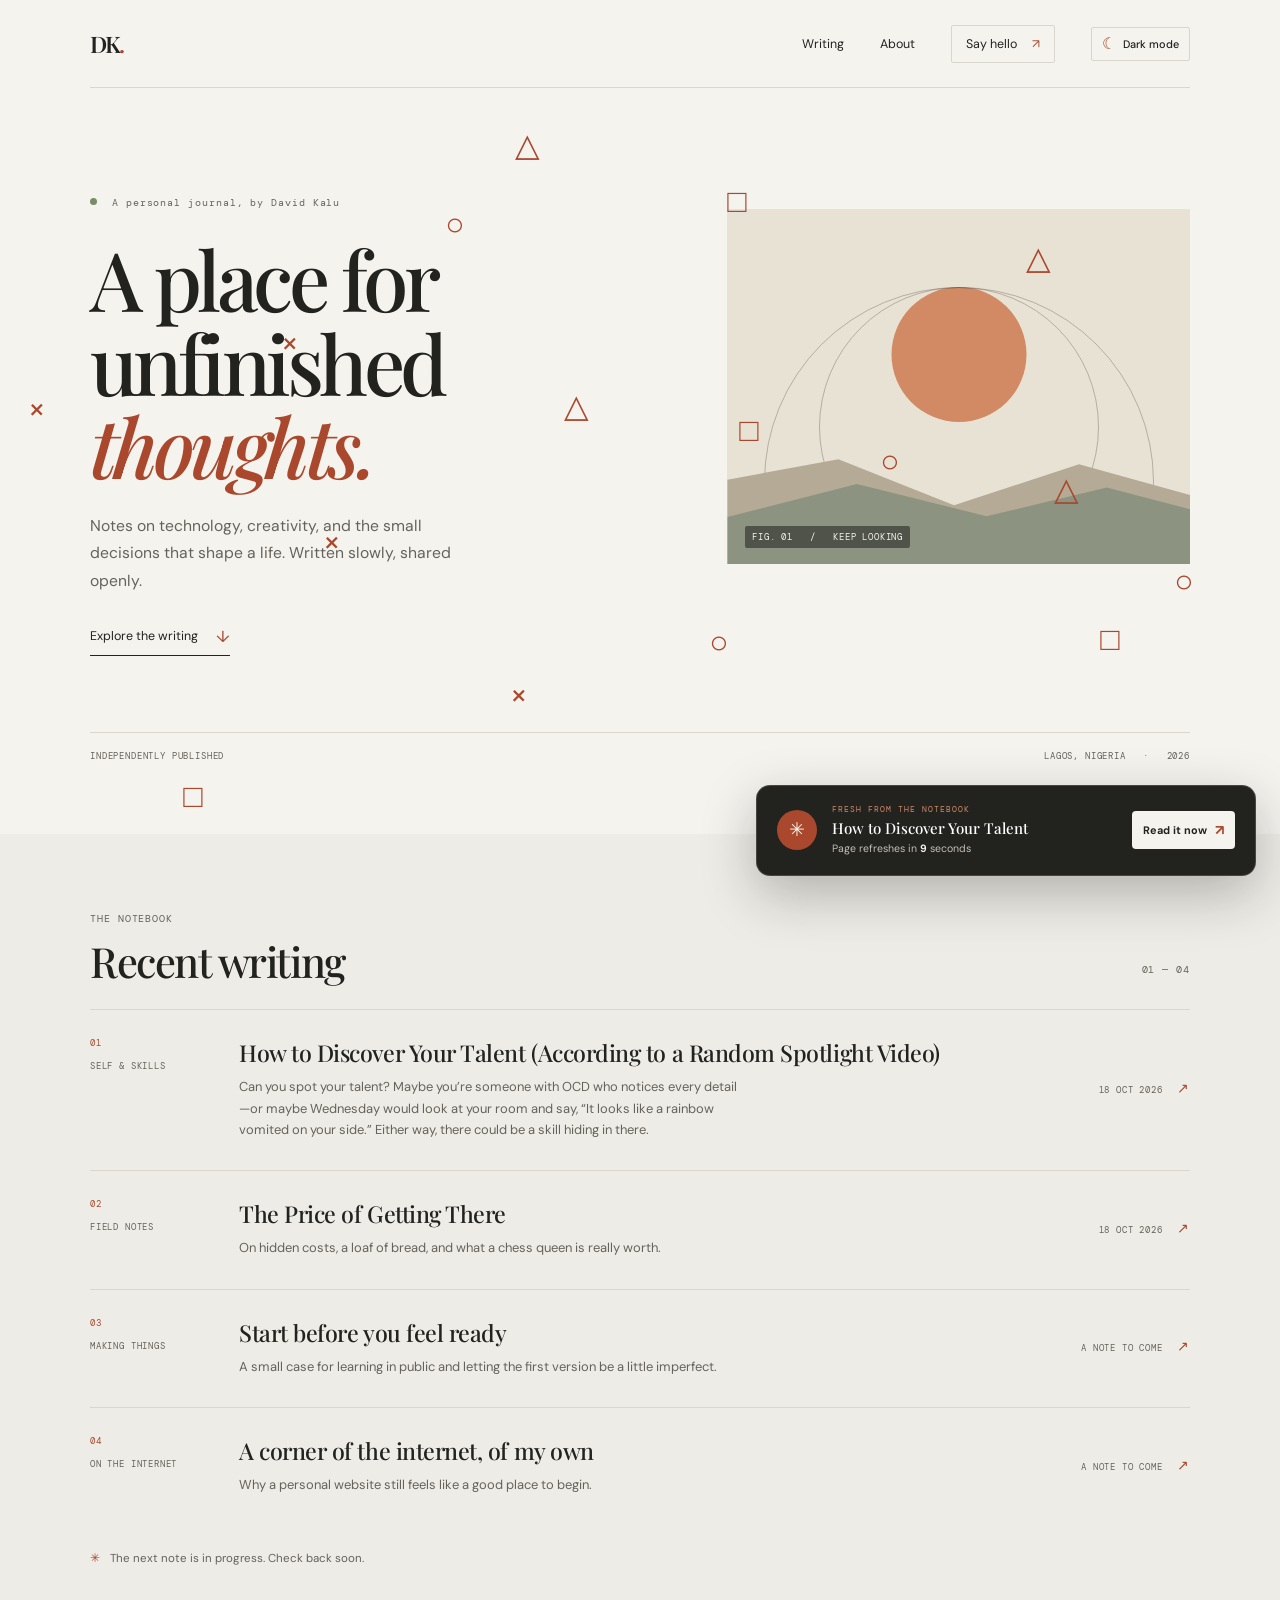
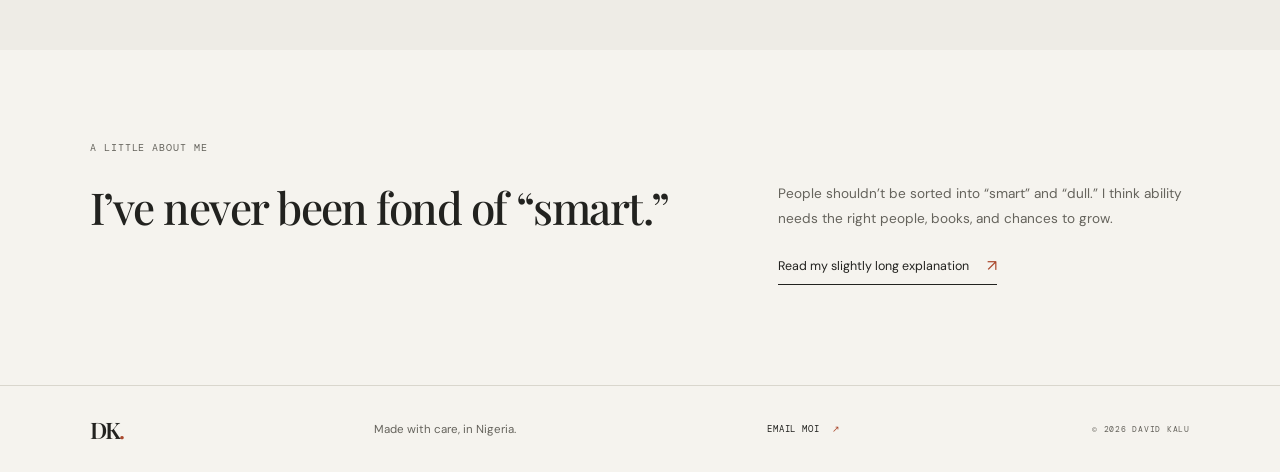
==== commit 2f33bcf0: "Connect author profile to LinkedIn and update teaser" ====
--- a/index.html
+++ b/index.html
@@ -48,7 +48,7 @@
           <div class="post-list">
             <article class="post-card">
               <div class="post-meta"><span>01</span><span>SELF &amp; SKILLS</span></div>
-              <div class="post-content"><h3><a href="/posts/how-to-discover-your-talent.html">How to Discover Your Talent (According to a Random Spotlight Video)</a></h3><p>On Mortal Kombat muscle memory, clashing colours, crime-solving anime, and turning talent into money.</p></div>
+              <div class="post-content"><h3><a href="/posts/how-to-discover-your-talent.html">How to Discover Your Talent (According to a Random Spotlight Video)</a></h3><p>Can you spot your talent? Maybe you’re someone with OCD who notices every detail—or maybe Wednesday would look at your room and say, “It looks like a rainbow vomited on your side.” Either way, there could be a skill hiding in there.</p></div>
               <div class="post-date">18 OCT 2026 <span aria-hidden="true">↗</span></div>
             </article>
             <article class="post-card">
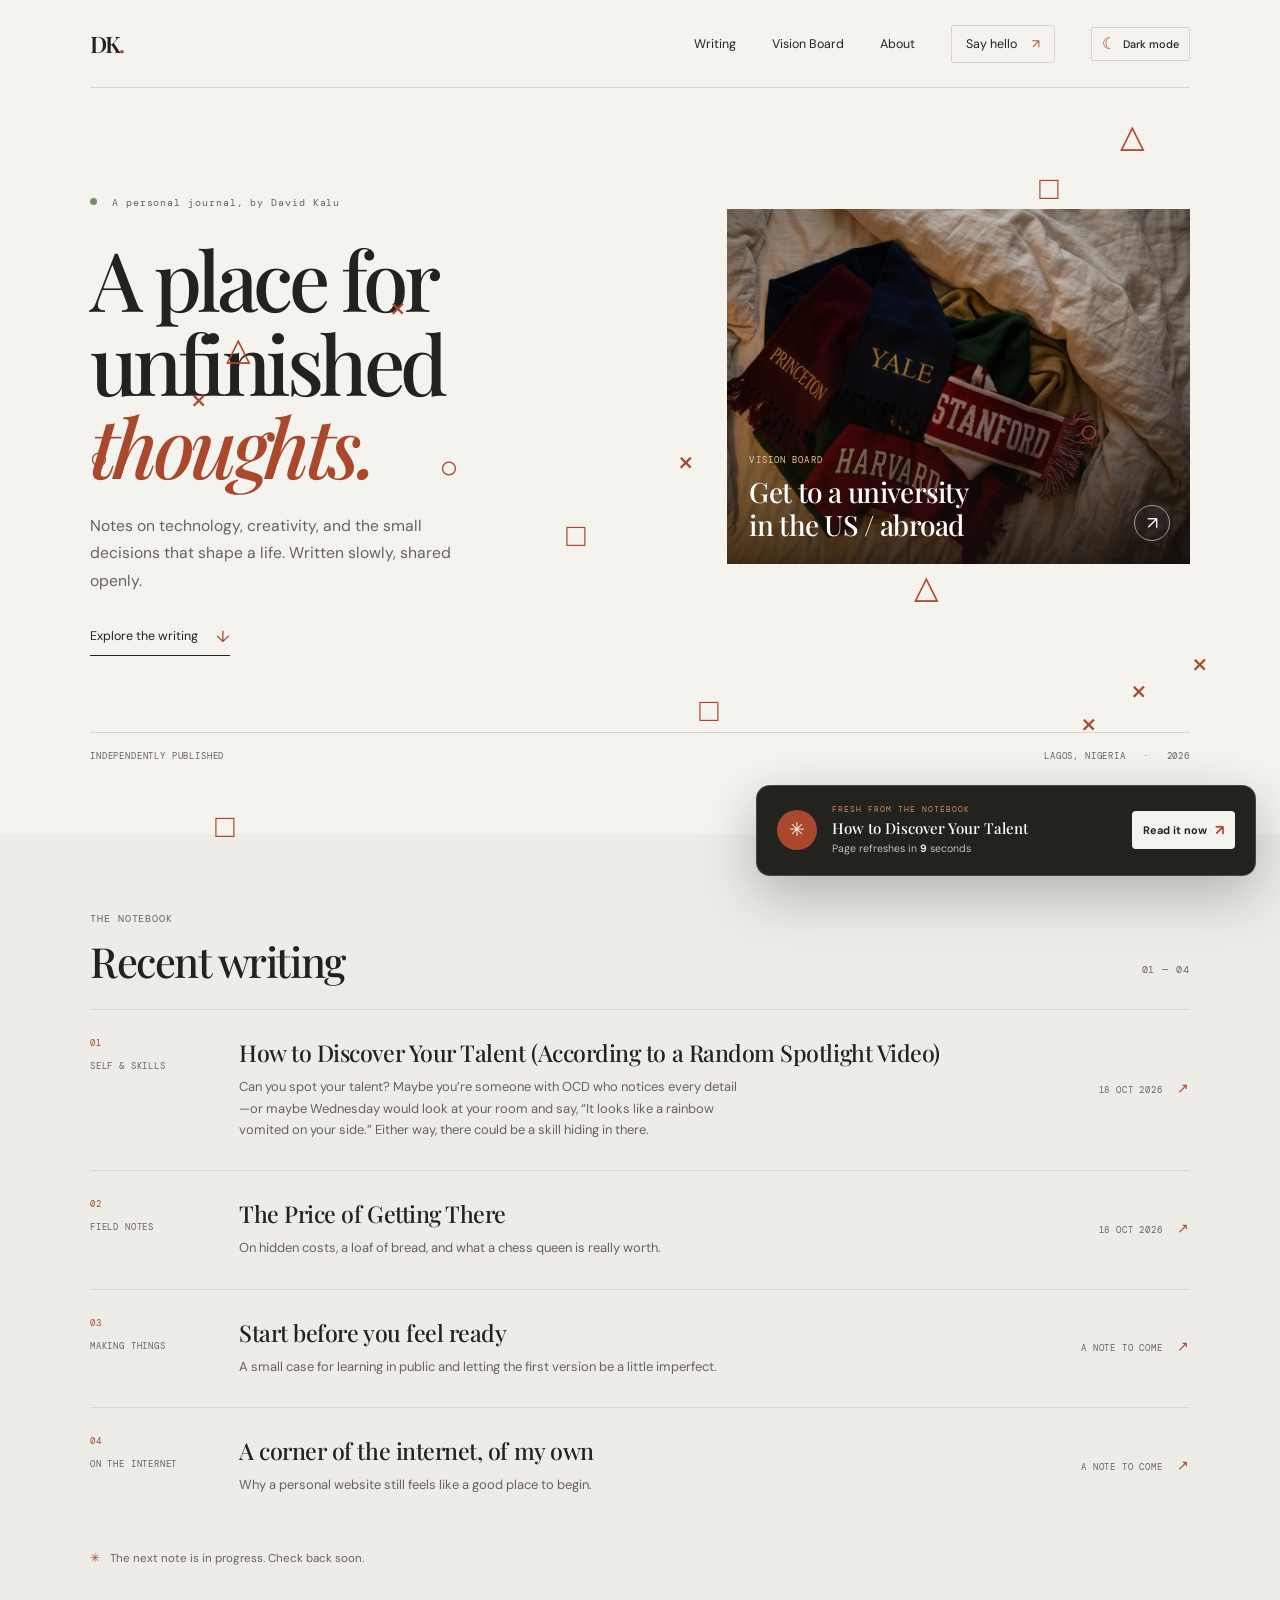
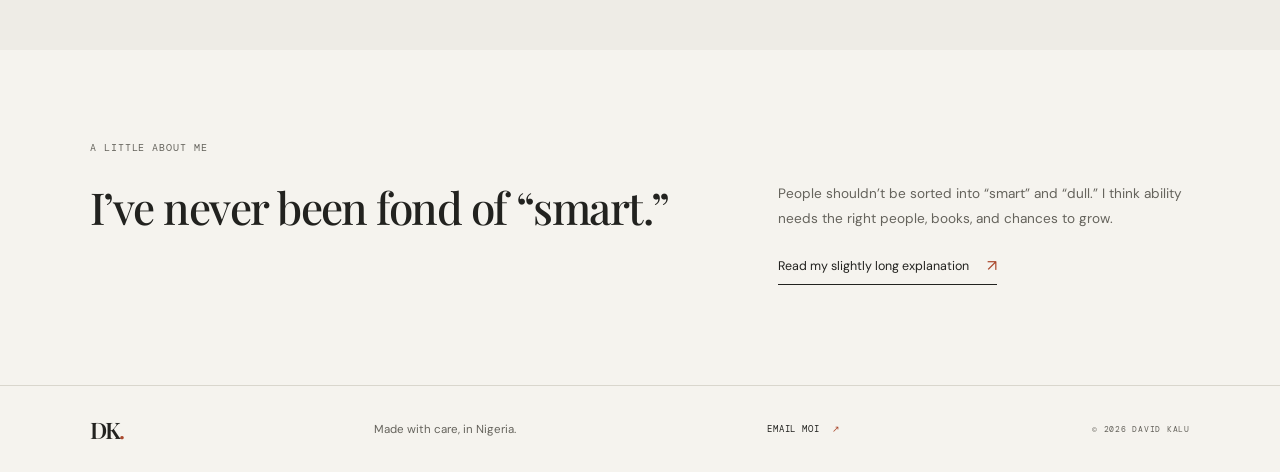
==== commit c4e72543: "Add vision board page and goal" ====
--- a/index.html
+++ b/index.html
@@ -12,7 +12,7 @@
     <link rel="preconnect" href="https://fonts.gstatic.com" crossorigin />
     <link href="https://fonts.googleapis.com/css2?family=DM+Mono:wght@400;500&family=DM+Sans:wght@400;500;600;700&family=Playfair+Display:ital,wght@0,500;0,600;1,500;1,600&display=swap" rel="stylesheet" />
     <script>(()=>{let saved=null;try{saved=localStorage.getItem("davidkalu:theme")}catch{}const mode=saved==="dark"||saved==="light"?saved:(window.matchMedia&&window.matchMedia("(prefers-color-scheme: dark)").matches?"dark":"light");document.documentElement.dataset.theme=mode;const color=document.querySelector('meta[name="theme-color"]');if(color)color.content=mode==="dark"?"#0c0a10":"#f5f3ee"})()</script>
-    <link rel="stylesheet" href="style.css?v=20261019-frenzy-original-scale" />
+    <link rel="stylesheet" href="style.css?v=20261019-vision-board" />
     <script src="script.js?v=20261019-frenzy-no-overlap" defer></script>
   </head>
   <body>
@@ -21,6 +21,7 @@
       <a class="wordmark" href="#top" aria-label="David Kalu home">DK<span>.</span></a>
       <nav aria-label="Main navigation">
         <a href="#writing">Writing</a>
+        <a href="vision-board.html">Vision Board</a>
         <a href="about.html">About</a>
         <a class="nav-contact" href="mailto:hello@davidkalu.com">Say hello <span aria-hidden="true">↗</span></a>
       <button class="theme-toggle" type="button" aria-label="Dark mode" aria-pressed="false" title="Switch to dark mode"><span class="theme-toggle-icon" aria-hidden="true">☾</span><span class="theme-toggle-label">Dark mode</span></button>
@@ -35,10 +36,11 @@
           <p class="intro">Notes on technology, creativity, and the small decisions that shape a life. Written slowly, shared openly.</p>
           <a class="text-link" href="#writing">Explore the writing <span aria-hidden="true">↓</span></a>
         </div>
-        <div class="hero-art" aria-label="Abstract illustration of a sun setting over a quiet horizon" role="img">
-          <div class="art-sun"></div><div class="art-orbit orbit-one"></div><div class="art-orbit orbit-two"></div>
-          <div class="art-horizon"></div><span class="art-caption">FIG. 01 &nbsp; / &nbsp; KEEP LOOKING</span>
-        </div>
+        <a class="hero-art vision-hero-art" href="vision-board.html" aria-label="Vision Board: Get to a university in the US or abroad">
+          <img src="vision-board.png" alt="University scarves for Princeton, Yale, Harvard, and Stanford gathered on a rumpled bed under warm evening light" />
+          <span class="vision-image-label"><span>VISION BOARD</span><strong>Get to a university<br />in the US / abroad</strong></span>
+          <span class="vision-image-arrow" aria-hidden="true">↗</span>
+        </a>
         <div class="hero-foot"><span>INDEPENDENTLY PUBLISHED</span><span>LAGOS, NIGERIA &nbsp; · &nbsp; <span id="year">2026</span></span></div>
       </section>
 
--- a/style.css
+++ b/style.css
@@ -46,8 +46,8 @@
 .theme-toggle:focus-visible{outline:2px solid var(--accent);outline-offset:3px}
 .theme-toggle-icon{font-size:1rem;line-height:1;color:var(--accent)}
 :root[data-theme="dark"] .frenzy-welcome{color:#f5f3ee}
-@media(max-width:760px){.site-header{gap:10px}nav{gap:14px}.theme-toggle{padding:7px 8px}}
-@media(max-width:460px){.site-header{height:auto;min-height:72px;flex-wrap:wrap;row-gap:10px;padding-block:12px}nav{width:100%;justify-content:space-between;gap:8px}.theme-toggle{padding:7px 8px}.hero{grid-template-columns:minmax(0,1fr);min-width:0}.hero-copy{min-width:0}.intro{max-width:100%}h1{font-size:clamp(2.8rem,11vw,4rem)}}
+@media(max-width:760px){.site-header{height:auto;min-height:72px;flex-wrap:wrap;row-gap:10px;padding-block:12px}nav{width:100%;justify-content:flex-start;flex-wrap:wrap;gap:12px 16px}.theme-toggle{padding:7px 8px}}
+@media(max-width:460px){.site-header{row-gap:9px}nav{gap:9px 13px}nav a{font-size:.67rem}nav .nav-contact{padding:7px 8px}.theme-toggle{font-size:.62rem;padding:6px 7px;gap:5px}.hero{grid-template-columns:minmax(0,1fr);min-width:0}.hero-copy{min-width:0}.intro{max-width:100%}h1{font-size:clamp(2.8rem,11vw,4rem)}}
 @media(prefers-reduced-motion:reduce){.theme-toggle{transition:none}}
 
 @media(max-width:760px){.frenzy-symbol{opacity:.48}.frenzy-symbol:active{opacity:1;transform:scale(1.12)}}
@@ -63,3 +63,40 @@
 
 /* Restore the original symbol scale while keeping it steady during play. */
 .frenzy-symbol{width:46px;height:46px;font-size:2rem}.frenzy-symbol:hover,.frenzy-symbol.is-caught{transform:none}@keyframes frenzy-fusion{0%{transform:rotate(-14deg)}65%{transform:rotate(8deg)}100%{transform:rotate(0)}}
+
+/* Vision Board imagery and goal timeline */
+.vision-hero-art{display:block;color:var(--paper);text-decoration:none;isolation:isolate;transition:transform .28s ease,box-shadow .28s ease}
+.vision-hero-art:hover,.vision-hero-art:focus-visible{transform:translateY(-3px);box-shadow:0 14px 32px rgba(34,34,31,.18)}
+.vision-hero-art img{position:absolute;inset:0;width:100%;height:100%;object-fit:cover;object-position:center 54%;transition:filter .35s ease,transform .6s ease}
+.vision-hero-art:hover img{transform:scale(1.025)}
+.vision-hero-art::after{content:"";position:absolute;inset:28% 0 0;background:linear-gradient(180deg,transparent 4%,rgba(16,13,11,.77) 100%);z-index:0}
+.vision-image-label{position:absolute;left:22px;right:68px;bottom:22px;z-index:1;display:flex;flex-direction:column;gap:9px}
+.vision-image-label>span,.vision-goal-image figcaption>span{font:.58rem var(--mono);letter-spacing:.12em;color:#f1c59a}
+.vision-image-label strong{font:500 clamp(1.15rem,2.4vw,1.75rem)/1.2 var(--serif);letter-spacing:-.025em;color:#fff}
+.vision-image-arrow{position:absolute;z-index:1;right:20px;bottom:23px;display:grid;place-items:center;width:36px;height:36px;border:1px solid rgba(255,255,255,.55);border-radius:50%;color:#fff;font-size:1.1rem;transition:background .2s,color .2s}
+.vision-hero-art:hover .vision-image-arrow{background:#fff;color:#222}
+.vision-page{padding-top:82px;padding-bottom:105px;min-height:70vh}
+.vision-intro{max-width:710px;padding-bottom:56px}
+.vision-intro .eyebrow{margin-bottom:25px}
+.vision-intro h1{font-size:clamp(3.25rem,6vw,5.6rem);margin-bottom:21px}
+.vision-intro-copy{max-width:610px;margin:0;color:var(--muted);font-size:.93rem;line-height:1.85}
+.vision-list{border-top:1px solid var(--line)}
+.vision-goal{display:grid;grid-template-columns:190px minmax(0,1fr);gap:35px;padding:30px 0 37px;border-bottom:1px solid var(--line)}
+.vision-goal-meta{display:flex;flex-direction:column;gap:11px;padding-top:4px;color:var(--muted);font:.58rem var(--mono);letter-spacing:.08em}
+.vision-goal-meta span:first-child{color:var(--accent)}
+.vision-goal-main{min-width:0}
+.vision-goal-image{height:clamp(230px,37vw,430px);position:relative;overflow:hidden;margin:0 0 26px;background:var(--surface)}
+.vision-goal-image::after{content:"";position:absolute;inset:35% 0 0;background:linear-gradient(180deg,transparent,rgba(16,13,11,.8))}
+.vision-goal-image img{width:100%;height:100%;object-fit:cover;object-position:center 53%;display:block}
+.vision-goal-image figcaption{position:absolute;z-index:1;left:24px;right:24px;bottom:22px;display:flex;flex-direction:column;gap:8px;color:#fff}
+.vision-goal-image figcaption strong{font:500 clamp(1.35rem,3.1vw,2rem)/1.2 var(--serif)}
+.vision-goal-main h2{font:500 1.85rem/1.2 var(--serif);letter-spacing:-.025em;margin:0 0 13px}
+.vision-goal-main>p:not(.vision-goal-dates){max-width:690px;color:var(--muted);font-size:.85rem;line-height:1.8;margin-bottom:22px}
+.vision-goal-dates{display:flex;flex-wrap:wrap;align-items:center;gap:10px;margin:0;padding-top:15px;border-top:1px solid var(--line);font:.63rem var(--mono);letter-spacing:.06em;color:var(--muted)}
+.vision-goal-dates>span:first-child{color:var(--accent);margin-right:5px}
+.vision-date-arrow{color:var(--accent)}
+.current-goal-status{color:var(--ink)}
+:root[data-theme="dark"] .vision-hero-art img,:root[data-theme="dark"] .vision-goal-image img{filter:brightness(.76) saturate(.88)}
+@media(max-width:760px){.vision-page{padding-top:61px;padding-bottom:72px}.vision-intro{padding-bottom:42px}.vision-goal{grid-template-columns:1fr;gap:17px;padding-top:24px}.vision-goal-meta{flex-direction:row;gap:16px;align-items:center}.vision-goal-image{height:clamp(235px,63vw,350px);margin-bottom:22px}.vision-goal-image figcaption{left:18px;right:18px;bottom:17px}}
+@media(max-width:460px){.vision-image-label{left:16px;bottom:17px;right:54px}.vision-image-arrow{right:14px;bottom:17px;width:31px;height:31px}.vision-goal-dates{gap:7px;font-size:.56rem}}
+@media(prefers-reduced-motion:reduce){.vision-hero-art,.vision-hero-art img,.vision-image-arrow{transition:none}}
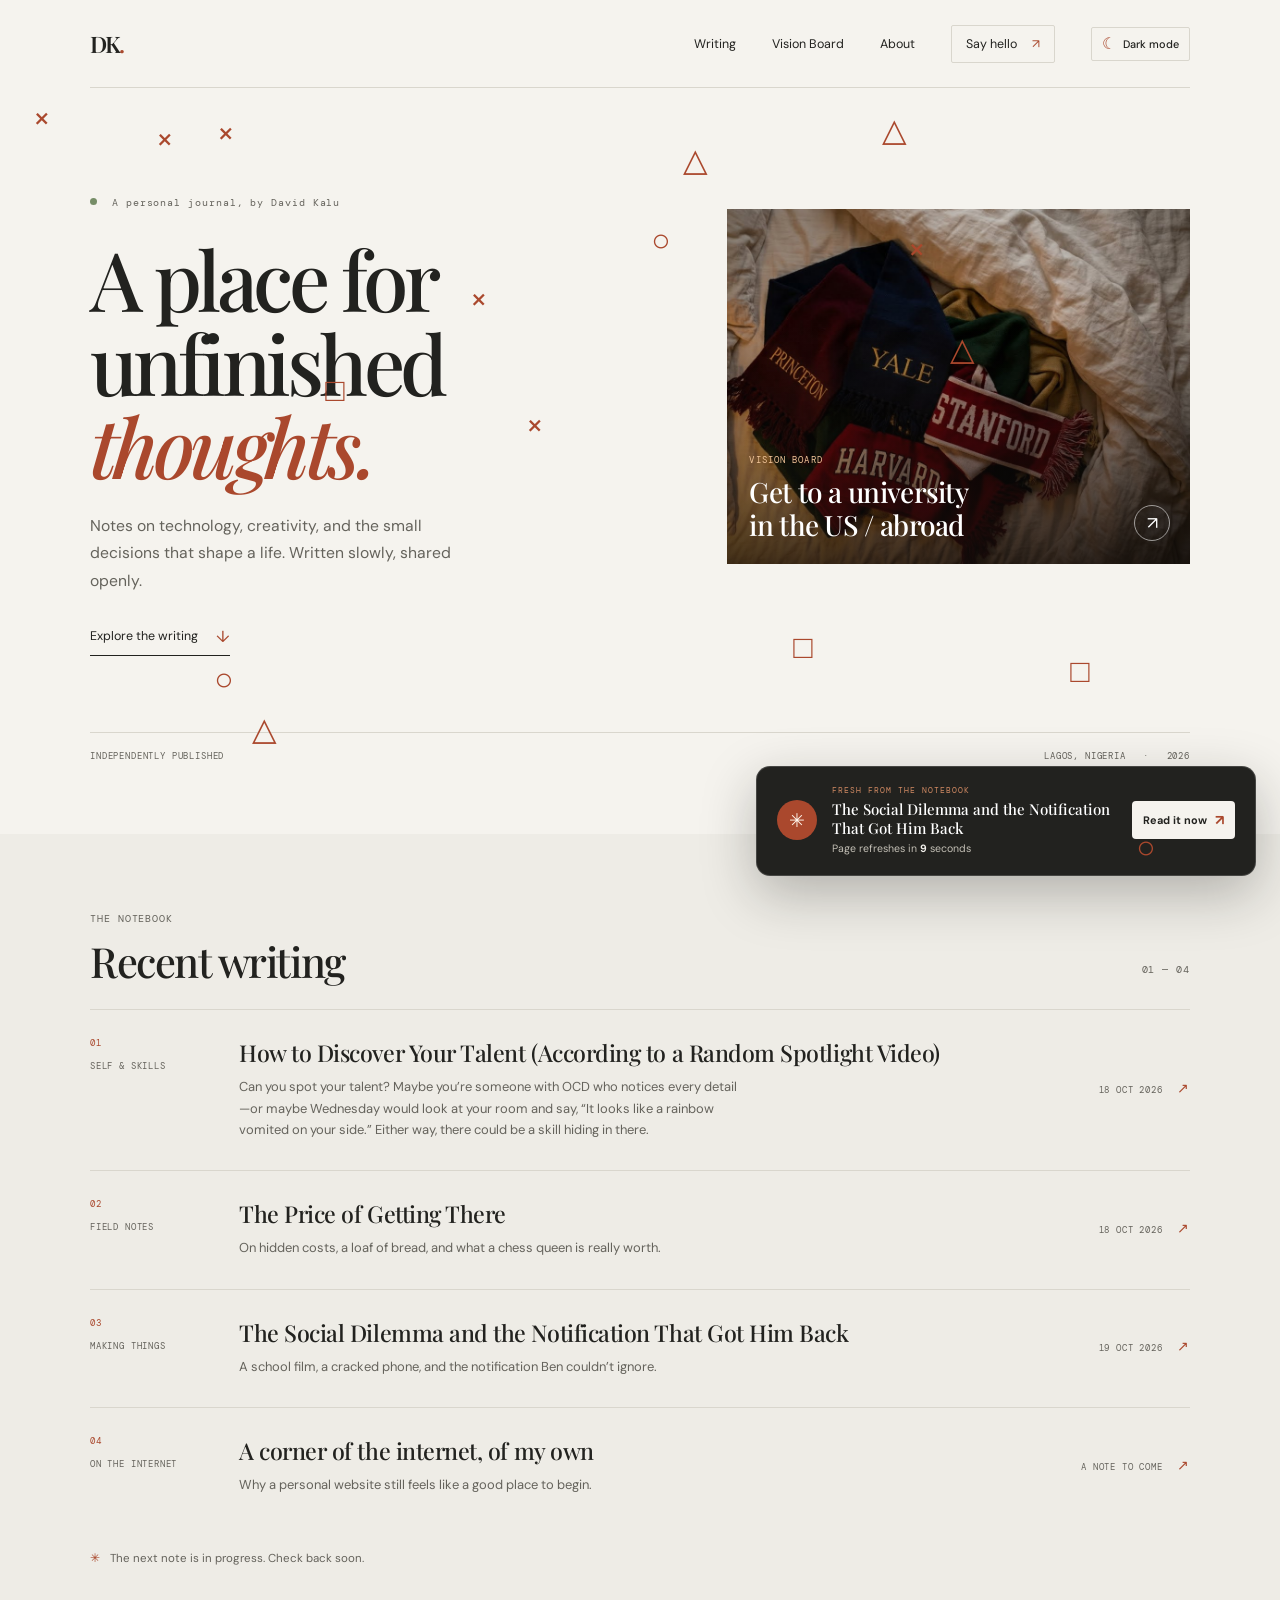
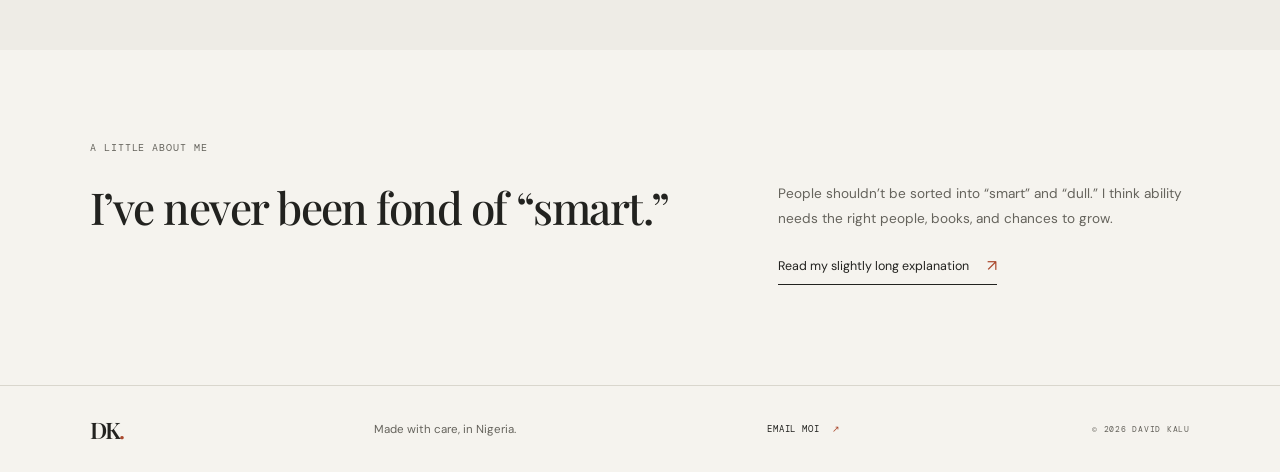
==== commit 23b54fc3: "Publish The Social Dilemma write-up" ====
--- a/index.html
+++ b/index.html
@@ -60,8 +60,8 @@
             </article>
             <article class="post-card">
               <div class="post-meta"><span>03</span><span>MAKING THINGS</span></div>
-              <div class="post-content"><h3>Start before you feel ready</h3><p>A small case for learning in public and letting the first version be a little imperfect.</p></div>
-              <div class="post-date">A NOTE TO COME <span aria-hidden="true">↗</span></div>
+              <div class="post-content"><h3><a href="/posts/the-social-dilemma.html">The Social Dilemma and the Notification That Got Him Back</a></h3><p>A school film, a cracked phone, and the notification Ben couldn’t ignore.</p></div>
+              <div class="post-date">19 OCT 2026 <span aria-hidden="true">↗</span></div>
             </article>
             <article class="post-card">
               <div class="post-meta"><span>04</span><span>ON THE INTERNET</span></div>
--- a/style.css
+++ b/style.css
@@ -100,3 +100,29 @@
 @media(max-width:760px){.vision-page{padding-top:61px;padding-bottom:72px}.vision-intro{padding-bottom:42px}.vision-goal{grid-template-columns:1fr;gap:17px;padding-top:24px}.vision-goal-meta{flex-direction:row;gap:16px;align-items:center}.vision-goal-image{height:clamp(235px,63vw,350px);margin-bottom:22px}.vision-goal-image figcaption{left:18px;right:18px;bottom:17px}}
 @media(max-width:460px){.vision-image-label{left:16px;bottom:17px;right:54px}.vision-image-arrow{right:14px;bottom:17px;width:31px;height:31px}.vision-goal-dates{gap:7px;font-size:.56rem}}
 @media(prefers-reduced-motion:reduce){.vision-hero-art,.vision-hero-art img,.vision-image-arrow{transition:none}}
+
+/* Social Dilemma reader interactions */
+.social-poll,.film-reveal{margin:34px 0 40px;padding:25px 26px;background:var(--surface);border:1px solid var(--line)}
+.social-poll .eyebrow,.film-reveal .eyebrow{margin-bottom:12px;color:var(--accent)}
+.social-poll h2,.film-reveal h2{font:500 1.55rem/1.25 var(--serif);letter-spacing:-.025em;margin:0 0 18px;color:var(--ink)}
+.social-poll-options{display:flex;flex-wrap:wrap;gap:9px}
+.social-poll-options button,.film-reveal-start{min-height:42px;padding:10px 13px;border:1px solid var(--line);border-radius:2px;background:var(--paper);color:var(--ink);font:500 .75rem var(--sans);cursor:pointer;transition:color .2s,border-color .2s,background .2s}
+.social-poll-options button:hover,.social-poll-options button:focus-visible,.film-reveal-start:hover,.film-reveal-start:focus-visible{border-color:var(--accent);color:var(--accent)}
+.social-poll-options button:disabled{background:var(--ink);border-color:var(--ink);color:var(--paper);cursor:default}
+.social-poll-status,.film-reveal-status{font:.65rem/1.6 var(--mono);color:var(--muted);margin:13px 0 0}
+.social-dilemma-beat{font:600 1.4rem var(--serif);color:var(--accent)}
+.film-reveal-answer{margin-top:21px;padding-top:20px;border-top:1px solid var(--line)}
+.film-reveal-answer h3{font:500 1.7rem/1.2 var(--serif);margin:0 0 10px;color:var(--ink)}
+.film-reveal-answer p{margin-bottom:12px}
+.reward-star{display:grid;place-items:center;width:42px;height:42px;border:1px solid #d6a32f;border-radius:50%;background:#f1c75b;color:#493613;font-size:1.45rem;line-height:1;cursor:pointer;box-shadow:0 5px 14px rgba(157,111,15,.19);transition:transform .2s,box-shadow .2s}
+.reward-star:hover{transform:translateY(-2px) rotate(-8deg);box-shadow:0 8px 20px rgba(157,111,15,.26)}
+.reward-star:focus-visible{outline:2px solid var(--accent);outline-offset:3px}
+.reward-note{position:fixed;width:min(420px,calc(100vw - 32px));max-width:none;padding:32px 30px 28px;background:var(--paper);color:var(--ink);border:1px solid var(--line);box-shadow:0 20px 70px rgba(25,24,21,.24)}
+.reward-note::backdrop{background:rgba(34,34,31,.48);backdrop-filter:blur(3px)}
+.reward-note form{position:absolute;top:12px;right:14px}
+.reward-note-close{border:0;background:transparent;color:var(--muted);font:1.5rem/1 var(--sans);cursor:pointer}
+.reward-note .eyebrow{margin-bottom:14px}
+.reward-note h2{font:500 1.7rem/1.2 var(--serif);margin:0 0 13px}
+.reward-note>p:not(.eyebrow){font-size:.83rem;line-height:1.75;color:var(--muted);margin:0}
+@media(max-width:760px){.social-poll,.film-reveal{padding:21px 18px;margin:28px 0 34px}.social-poll h2,.film-reveal h2{font-size:1.38rem}.reward-note{padding:30px 22px 24px}.reward-note h2{font-size:1.55rem}}
+@media(prefers-reduced-motion:reduce){.social-poll-options button,.film-reveal-start,.reward-star{transition:none}}
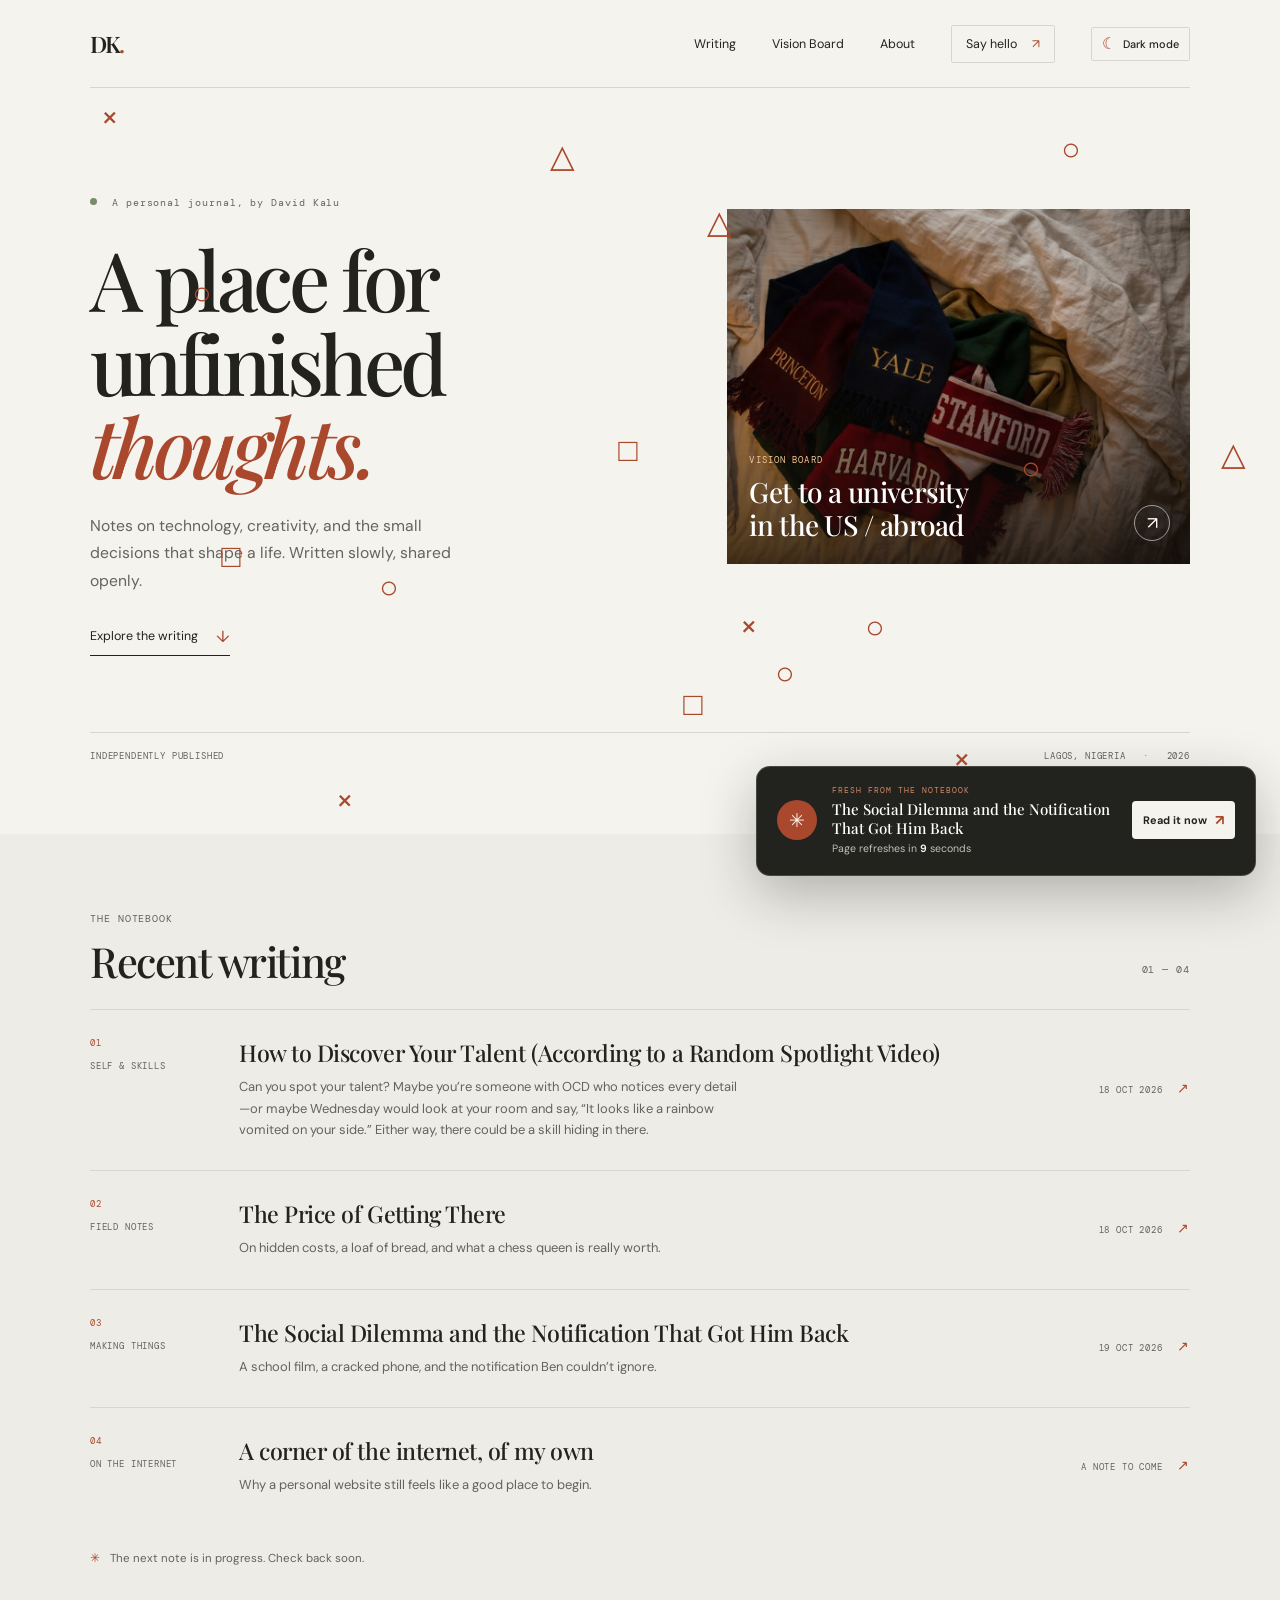
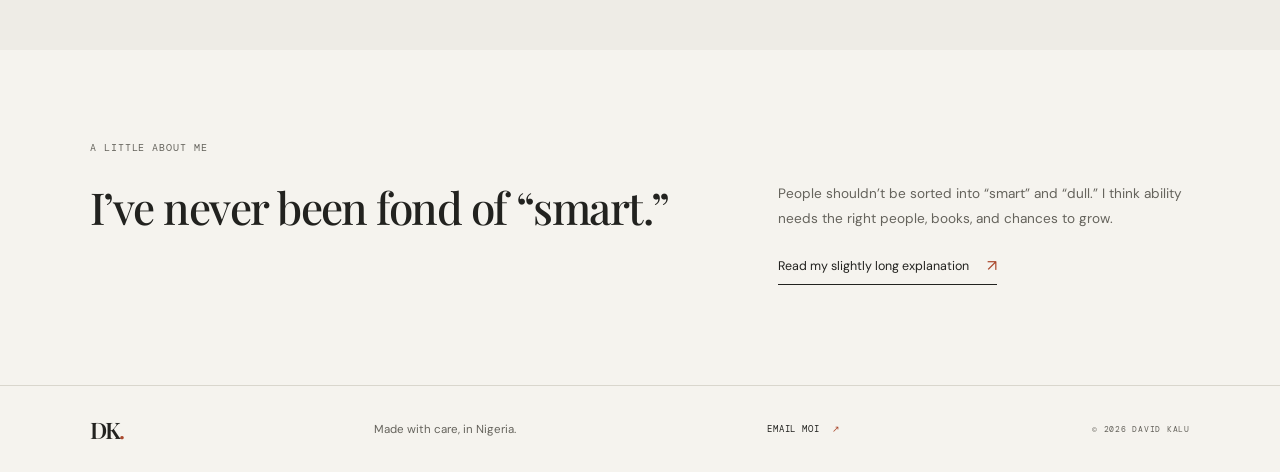
==== commit 9c945675: "Add Google Analytics tracking script Added Google Analytics tracking script to the head section." ====
--- a/index.html
+++ b/index.html
@@ -1,6 +1,15 @@
 <!doctype html>
 <html lang="en">
   <head>
+        <!-- Google tag (gtag.js) -->
+    <script async src="https://www.googletagmanager.com/gtag/js?id=G-95YQHLNPF0"></script>
+    <script>
+      window.dataLayer = window.dataLayer || [];
+      function gtag(){dataLayer.push(arguments);}
+      gtag('js', new Date());
+    
+      gtag('config', 'G-95YQHLNPF0');
+    </script>
     <meta charset="utf-8" />
     <meta name="viewport" content="width=device-width, initial-scale=1" />
     <meta name="theme-color" content="#f5f3ee" />
